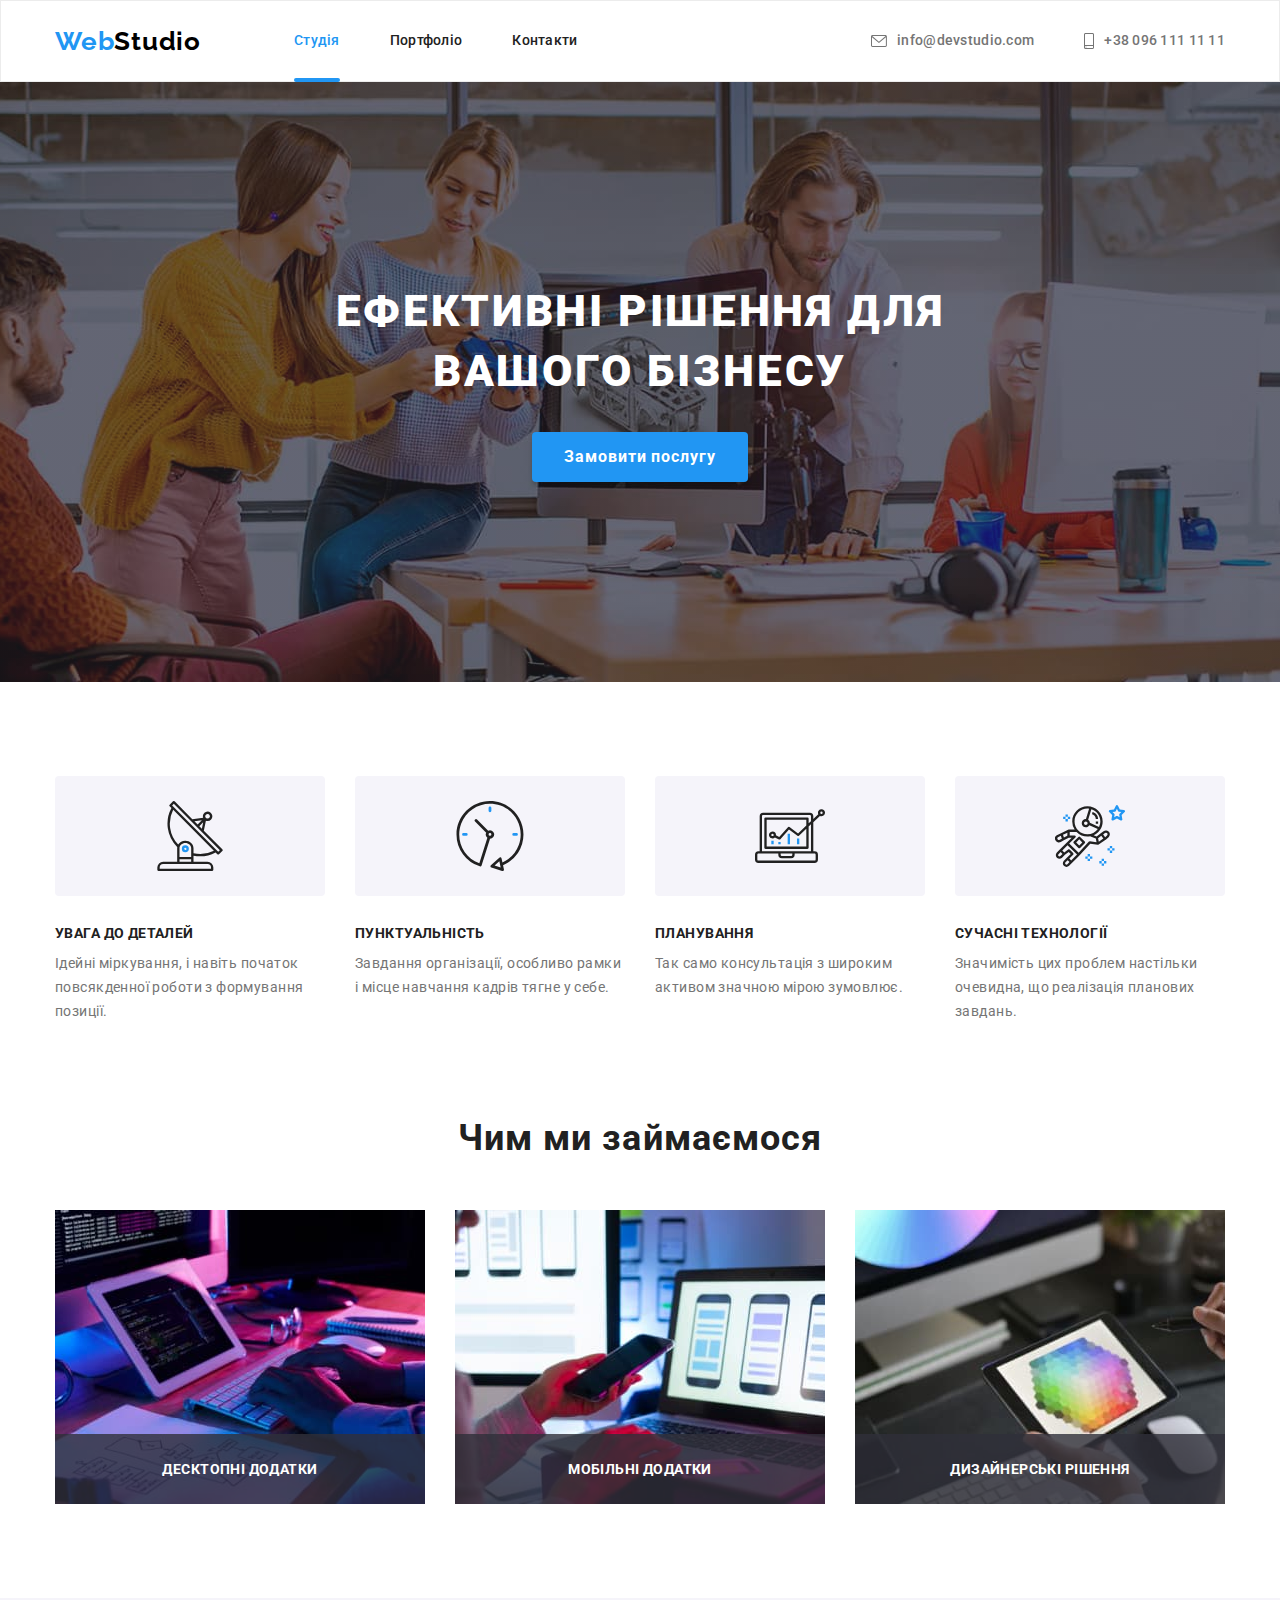
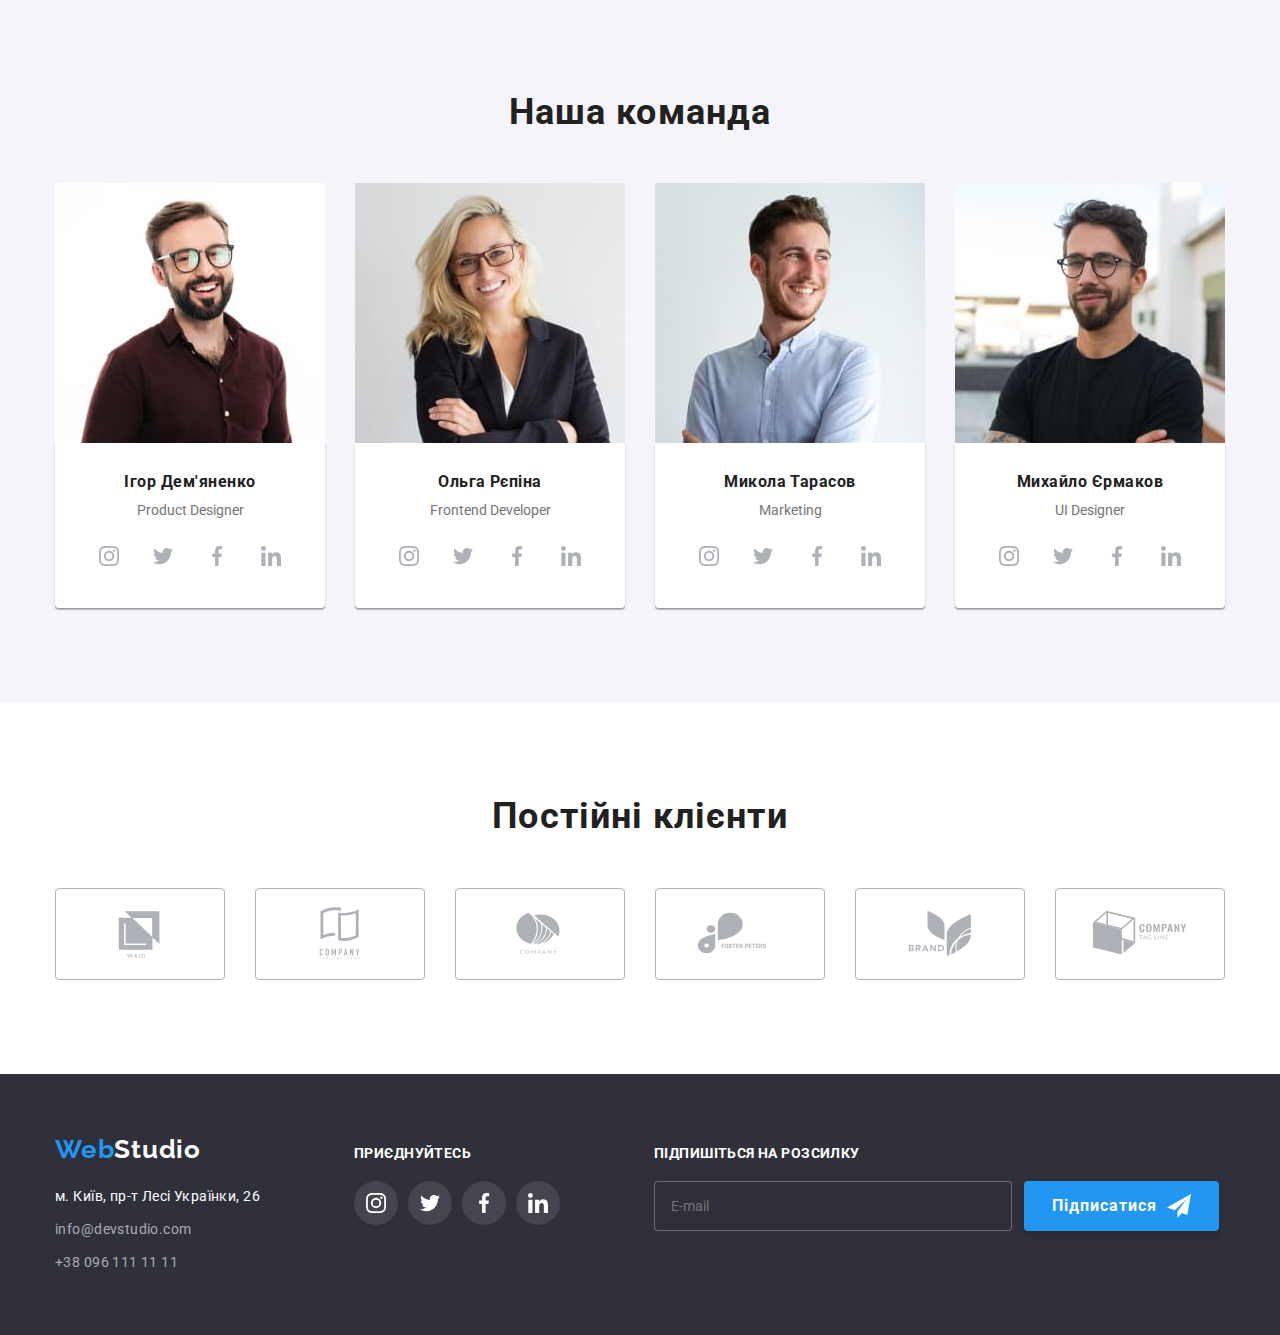
==== index.html @ bb47cf42 "add main files" ====
<!DOCTYPE html>
<html lang="uk">
  <head>
    <meta charset="UTF-8" />
    <meta http-equiv="X-UA-Compatible" content="IE=edge" />
    <meta name="viewport" content="width=device-width, initial-scale=1.0" />
    <title>Студія</title>
    <link rel="preconnect" href="https://fonts.googleapis.com" />
    <link rel="preconnect" href="https://fonts.gstatic.com" crossorigin />
    <link
      href="https://fonts.googleapis.com/css2?family=Raleway:wght@700&family=Roboto:wght@400;500;700;900&display=swap"
      rel="stylesheet"
    />
    <link
      rel="stylesheet"
      href="https://cdnjs.cloudflare.com/ajax/libs/modern-normalize/1.1.0/modern-normalize.min.css"
    />
    <link rel="stylesheet" href="./css/style.css" />
  </head>
  <body>
    <!--Шапка документа-->
    <header class="header">
      <!--Навігація-->
      <div class="container nav-flex">
        <nav class="nav">
          <a href="./index.html" class="logo link"
            >Web<span class="logo-dark">Studio</span></a
          >
          <ul class="nav-list list">
            <li class="nav-item">
              <a href="./index.html" class="nav-link link current">Студія</a>
            </li>
            <li class="nav-item">
              <a href="./portfolio.html" class="nav-link link">Портфоліо</a>
            </li>
            <li class="nav-item">
              <a href="#" class="nav-link link">Контакти</a>
            </li>
          </ul>
        </nav>
        <!--Контактна інформація-->
        <ul class="contact-list list">
          <li class="contact-item">
            <a href="mailto:info@devstudio.com" class="contact-link link">
              <svg class="contact-icon" width="16" height="12">
                <use href="./images/symbol-defs.svg#icon-mail"></use>
              </svg>
              info@devstudio.com</a
            >
          </li>
          <li class="contact-item">
            <a href="tel:+380961111111" class="contact-link link">
              <svg class="contact-icon" width="10" height="16">
                <use href="./images/symbol-defs.svg#icon-smartphone"></use>
              </svg>
              +38 096 111 11 11</a
            >
          </li>
        </ul>
      </div>
    </header>
    <!--Основний контент сторінки-->
    <main>
      <section class="hero section">
        <div class="container">
          <h1 class="hero-title">Ефективні рішення для вашого бізнесу</h1>
          <button type="button" class="btn" data-modal-open>
            Замовити послугу
          </button>
        </div>
      </section>
      <!--Особливості-->
      <section class="feature section">
        <div class="container">
          <h2 class="visually-hidden title">Особливості</h2>
          <ul class="feature-list list">
            <li class="feature-item">
              <div class="group-icons">
                <svg class="feature-icon" width="70" height="70">
                  <use href="./images/symbol-defs.svg#icon-antenna-1"></use>
                </svg>
              </div>
              <h3 class="feature-title">Увага до деталей</h3>
              <p class="feature-text">
                Ідейні міркування, і навіть початок повсякденної роботи з
                формування позиції.
              </p>
            </li>
            <li class="feature-item">
              <div class="group-icons">
                <svg class="feature-icon" width="70" height="70">
                  <use href="./images/symbol-defs.svg#icon-clock-1"></use>
                </svg>
              </div>
              <h3 class="feature-title">Пунктуальність</h3>
              <p class="feature-text">
                Завдання організації, особливо рамки і місце навчання кадрів
                тягне у себе.
              </p>
            </li>
            <li class="feature-item">
              <div class="group-icons">
                <svg class="feature-icon" width="70" height="70">
                  <use href="./images/symbol-defs.svg#icon-diagram-1"></use>
                </svg>
              </div>
              <h3 class="feature-title">Планування</h3>
              <p class="feature-text">
                Так само консультація з широким активом значною мірою зумовлює.
              </p>
            </li>
            <li class="feature-item">
              <div class="group-icons">
                <svg class="feature-icon" width="70" height="70">
                  <use href="./images/symbol-defs.svg#icon-astronaut-1"></use>
                </svg>
              </div>
              <h3 class="feature-title">Сучасні технології</h3>
              <p class="feature-text">
                Значимість цих проблем настільки очевидна, що реалізація
                планових завдань.
              </p>
            </li>
          </ul>
        </div>
      </section>
      <!--Чим ми займаємося-->
      <section class="about section">
        <div class="container">
          <h2 class="title">Чим ми займаємося</h2>
          <ul class="about-list list">
            <li class="about-item">
              <div class="about-thumb">
                <img
                  src="./images/img.jpg"
                  alt="розробка сайту та написання коду"
                  width="370"
                  class="about-img"
                />
                <div class="bg-thumb">
                  <p class="about-text">Десктопні додатки</p>
                </div>
              </div>
            </li>
            <li class="about-item">
              <div class="about-thumb">
                <img
                  src="./images/img2.jpg"
                  alt="розробка мобільних додатків"
                  width="370"
                  class="about-img"
                />
                <div class="bg-thumb">
                  <p class="about-text mobile">Мобільні додатки</p>
                </div>
              </div>
            </li>
            <li class="about-item">
              <div class="about-thumb">
                <img
                  src="./images/img3.jpg"
                  alt="вектор кольорова палітра"
                  width="370"
                  class="about-img"
                />
                <div class="bg-thumb">
                  <p class="about-text desing">Дизайнерські рішення</p>
                </div>
              </div>
            </li>
          </ul>
        </div>
      </section>
      <!--Наша команда-->
      <section class="team section">
        <div class="container">
          <h2 class="title">Наша команда</h2>
          <ul class="team-list list">
            <li class="team-item">
              <img
                src="./images/teamcard.jpg"
                alt="фотопортрет Ігоря"
                width="270"
                class="team-img"
              />
              <div class="team-box">
                <h3 class="team-title">Ігор Дем'яненко</h3>
                <p lang="en" class="team-text">Product Designer</p>
                <ul class="icon-list list">
                  <li class="icon-item">
                    <a href="" class="icon-link link">
                      <svg class="icon-svg" width="20" height="20">
                        <use
                          href="./images/symbol-defs.svg#icon-instagram"
                        ></use>
                      </svg>
                    </a>
                  </li>
                  <li class="icon-item">
                    <a href="" class="icon-link link">
                      <svg class="icon-svg" width="20" height="20">
                        <use href="./images/symbol-defs.svg#icon-twitter"></use>
                      </svg>
                    </a>
                  </li>
                  <li class="icon-item">
                    <a href="" class="icon-link link">
                      <svg class="icon-svg" width="20" height="20">
                        <use
                          href="./images/symbol-defs.svg#icon-facebook"
                        ></use>
                      </svg>
                    </a>
                  </li>
                  <li class="icon-item">
                    <a href="" class="icon-link link">
                      <svg class="icon-svg" width="20" height="20">
                        <use
                          href="./images/symbol-defs.svg#icon-linkedin"
                        ></use>
                      </svg>
                    </a>
                  </li>
                </ul>
              </div>
            </li>
            <li class="team-item">
              <img
                src="./images/teamcard2.jpg"
                alt="фотопортрет Ольги"
                width="270"
                class="team-img"
              />
              <div class="team-box">
                <h3 class="team-title">Ольга Рєпіна</h3>
                <p lang="en" class="team-text">Frontend Developer</p>
                <ul class="icon-list list">
                  <li class="icon-item">
                    <a href="" class="icon-link link">
                      <svg class="icon-svg" width="20" height="20">
                        <use
                          href="./images/symbol-defs.svg#icon-instagram"
                        ></use>
                      </svg>
                    </a>
                  </li>
                  <li class="icon-item">
                    <a href="" class="icon-link link">
                      <svg class="icon-svg" width="20" height="20">
                        <use href="./images/symbol-defs.svg#icon-twitter"></use>
                      </svg>
                    </a>
                  </li>
                  <li class="icon-item">
                    <a href="" class="icon-link link">
                      <svg class="icon-svg" width="20" height="20">
                        <use
                          href="./images/symbol-defs.svg#icon-facebook"
                        ></use>
                      </svg>
                    </a>
                  </li>
                  <li class="icon-item">
                    <a href="" class="icon-link link">
                      <svg class="icon-svg" width="20" height="20">
                        <use
                          href="./images/symbol-defs.svg#icon-linkedin"
                        ></use>
                      </svg>
                    </a>
                  </li>
                </ul>
              </div>
            </li>
            <li class="team-item">
              <img
                src="./images/teamcard3.jpg"
                alt="фотопортрет Миколи"
                width="270"
                class="team-img"
              />
              <div class="team-box">
                <h3 class="team-title">Микола Тарасов</h3>
                <p lang="en" class="team-text">Marketing</p>
                <ul class="icon-list list">
                  <li class="icon-item">
                    <a href="" class="icon-link link">
                      <svg class="icon-svg" width="20" height="20">
                        <use
                          href="./images/symbol-defs.svg#icon-instagram"
                        ></use>
                      </svg>
                    </a>
                  </li>
                  <li class="icon-item">
                    <a href="" class="icon-link link">
                      <svg class="icon-svg" width="20" height="20">
                        <use href="./images/symbol-defs.svg#icon-twitter"></use>
                      </svg>
                    </a>
                  </li>
                  <li class="icon-item">
                    <a href="" class="icon-link link">
                      <svg class="icon-svg" width="20" height="20">
                        <use
                          href="./images/symbol-defs.svg#icon-facebook"
                        ></use>
                      </svg>
                    </a>
                  </li>
                  <li class="icon-item">
                    <a href="" class="icon-link link">
                      <svg class="icon-svg" width="20" height="20">
                        <use
                          href="./images/symbol-defs.svg#icon-linkedin"
                        ></use>
                      </svg>
                    </a>
                  </li>
                </ul>
              </div>
            </li>
            <li class="team-item">
              <img
                src="./images/teamcard4.jpg"
                alt="фотопортрет Михайла "
                width="270"
                class="team-img"
              />
              <div class="team-box">
                <h3 class="team-title">Михайло Єрмаков</h3>
                <p lang="en" class="team-text">UI Designer</p>
                <ul class="icon-list list">
                  <li class="icon-item">
                    <a href="" class="icon-link link">
                      <svg class="icon-svg" width="20" height="20">
                        <use
                          href="./images/symbol-defs.svg#icon-instagram"
                        ></use>
                      </svg>
                    </a>
                  </li>
                  <li class="icon-item">
                    <a href="" class="icon-link link">
                      <svg class="icon-svg" width="20" height="20">
                        <use href="./images/symbol-defs.svg#icon-twitter"></use>
                      </svg>
                    </a>
                  </li>
                  <li class="icon-item">
                    <a href="" class="icon-link link">
                      <svg class="icon-svg" width="20" height="20">
                        <use
                          href="./images/symbol-defs.svg#icon-facebook"
                        ></use>
                      </svg>
                    </a>
                  </li>
                  <li class="icon-item">
                    <a href="" class="icon-link link">
                      <svg class="icon-svg" width="20" height="20">
                        <use
                          href="./images/symbol-defs.svg#icon-linkedin"
                        ></use>
                      </svg>
                    </a>
                  </li>
                </ul>
              </div>
            </li>
          </ul>
        </div>
      </section>
      <!-- Постійні клієнти -->
      <section class="customers section">
        <div class="container">
          <h2 class="title">Постійні клієнти</h2>
          <ul class="customers-list list">
            <li class="customers-item">
              <a class="customers-link" href="">
                <svg class="customers-icon" width="106" height="60">
                  <use href="./images/symbol-defs.svg#icon-yaco"></use>
                </svg>
              </a>
            </li>
            <li class="customers-item">
              <a class="customers-link" href="">
                <svg class="customers-icon" width="106" height="60">
                  <use
                    href="./images/symbol-defs.svg#icon-company-tagline"
                  ></use>
                </svg>
              </a>
            </li>
            <li class="customers-item">
              <a class="customers-link" href="">
                <svg class="customers-icon" width="106" height="60">
                  <use href="./images/symbol-defs.svg#icon-company"></use>
                </svg>
              </a>
            </li>
            <li class="customers-item">
              <a class="customers-link" href="">
                <svg class="customers-icon" width="106" height="60">
                  <use href="./images/symbol-defs.svg#icon-foster-peters"></use>
                </svg>
              </a>
            </li>
            <li class="customers-item">
              <a class="customers-link" href="">
                <svg class="customers-icon" width="106" height="60">
                  <use href="./images/symbol-defs.svg#icon-brand"></use>
                </svg>
              </a>
            </li>
            <li class="customers-item">
              <a class="customers-link" href="">
                <svg class="customers-icon" width="106" height="60">
                  <use href="./images/symbol-defs.svg#icon-tag-line"></use>
                </svg>
              </a>
            </li>
          </ul>
        </div>
      </section>
    </main>
    <!--Підвал сторінки-->
    <footer class="footer">
      <div class="container footer-container">
        <div class="address-container">
          <a href="./index.html" class="logo link"
            >Web<span class="logo-light">Studio</span></a
          >
          <address class="address">
            <ul class="address-list list">
              <li class="address-item">
                <a
                  href="https://goo.gl/maps/JyWRD4vzPV1qkV4U6"
                  target="_blank"
                  rel="noreferrer noopener"
                  class="address-link link"
                  >м. Київ, пр-т Лесі Українки, 26</a
                >
              </li>
              <li class="address-item">
                <a href="mailto:info@devstudio.com" class="address-contact link"
                  >info@devstudio.com</a
                >
              </li>
              <li class="address-item">
                <a href="tel:+380961111111" class="address-contact link"
                  >+38 096 111 11 11</a
                >
              </li>
            </ul>
          </address>
        </div>
        <div class="join-container">
          <h2 class="join-title">Приєднуйтесь</h2>
          <ul class="join-list list">
            <li class="join-item">
              <a href="" class="join-link link">
                <svg class="join-svg" width="20" height="20">
                  <use href="./images/symbol-defs.svg#icon-instagram"></use>
                </svg>
              </a>
            </li>
            <li class="join-item">
              <a href="" class="join-link link">
                <svg class="join-svg" width="20" height="20">
                  <use href="./images/symbol-defs.svg#icon-twitter"></use>
                </svg>
              </a>
            </li>
            <li class="join-item">
              <a href="" class="join-link link">
                <svg class="join-svg" width="20" height="20">
                  <use href="./images/symbol-defs.svg#icon-facebook"></use>
                </svg>
              </a>
            </li>
            <li class="join-item">
              <a href="" class="join-link link">
                <svg class="join-svg" width="20" height="20">
                  <use href="./images/symbol-defs.svg#icon-linkedin"></use>
                </svg>
              </a>
            </li>
          </ul>
        </div>
        <div class="form-container">
          <form class="footer-form">
            <p class="form-text">Підпишіться на розсилку</p>
            <div class="input-box">
              <input
                class="input-form"
                type="email"
                name="email"
                placeholder="E-mail"
              />
              <button class="form-btn" type="submit">Підписатися</button>
            </div>
          </form>
        </div>
      </div>
    </footer>
    <!-- Модальне вікно -->
    <div class="backdrop is-hidden" data-modal>
      <div class="modal">
        <form class="modal-form">
          <p class="text-form">Залиште свої дані, ми вам передзвонимо</p>
          <label class="modal-label-form">Ім'я</label>
          <div class="form-box">
            <input class="modal-input-form" name="user-name" type="text" />
            <svg class="modal-form-svg" width="18" height="18">
              <use href="./images/symbol-defs.svg#icon-person-black"></use>
            </svg>
          </div>
          <label class="modal-label-form">Телефон</label>
          <div class="form-box">
            <input class="modal-input-form" name="tel" type="tel" />
            <svg class="modal-form-svg" width="18" height="18">
              <use href="./images/symbol-defs.svg#icon-phone-black"></use>
            </svg>
          </div>
          <label class="modal-label-form">Пошта</label>
          <div class="form-box">
            <input class="modal-input-form" name="mail" type="email" />
            <svg class="modal-form-svg" width="18" height="18">
              <use href="./images/symbol-defs.svg#icon-email-black"></use>
            </svg>
          </div>
          <div class="textarea-box">
            <label class="modal-label-form" for="comment">Коментар</label>
            <textarea
              class="textarea-form"
              name="comment"
              id="comment"
              placeholder="Введіть текст"
            ></textarea>
          </div>

          <label class="form-accep">
            <input class="input-checkbox" type="checkbox" name="accep" />
            <span class="form-vector"></span>
            Погоджуюся з розсилкою та приймаю
            <a class="form-link" href="#">Умови договору</a>
          </label>
          <button class="form-button" type="submit">Відправити</button>
        </form>
        <button class="close" data-modal-close>
          <svg class="close-svg" width="18" height="18">
            <use href="./images/symbol-defs.svg#icon-close"></use>
          </svg>
        </button>
      </div>
    </div>
    <!-- Скрипт -->
    <script src="./js/modal.js"></script>
  </body>
</html>
---- css/style.css ----
:root {
  --main-light-color: #ffffff;
  --main-font-color: #757575;
  --secondory-font-color: #212121;
  --accent-color: #2196f3;
  --secondary-accent-color: #188ce8;
  --logo-color: #000000;
  --boder-bg-color: #2f303a;
  --section-team-bg-color: #f5f4fa;
  --address-text-color: rgba(255, 255, 255, 0.6);
  --border-color: #eeeeee;
  --border-header-color: #ececec;
  --shadow-btn-color: rgba(0, 0, 0, 0.15);
  --icon-color: #afb1b8;
  --time-function: cubic-bezier(0.4, 0, 0.2, 1);
}

/* Загальні стилі */
body {
  margin: 0;
  font-family: "Roboto", sans-serif;
  font-size: 14px;

  color: var(--main-font-color);
  background-color: var(--main-light-color);
}
.list {
  list-style: none;
}
.link {
  text-decoration: none;
}
h1,
h2,
h3,
h4,
h5,
h6,
p,
ul {
  margin: 0;
  padding: 0;
}
img {
  display: block;
  max-width: 100%;
  height: auto;
}

.container {
  width: 1200px;
  margin-left: auto;
  margin-right: auto;
  padding-left: 15px;
  padding-right: 15px;
}

.section {
  width: 100%;
  padding-top: 94px;
  padding-bottom: 94px;
}
/* Стилі для шапки сторінок*/
.header {
  border: 1px solid var(--border-header-color);
}

.nav-flex,
.nav,
.contact-list {
  display: flex;
  align-items: center;
}
.logo,
.logo-dark {
  font-family: "Raleway";
  font-style: normal;

  color: var(--accent-color);
  font-weight: 700;
  font-size: 26px;
  line-height: 1.19;
  letter-spacing: 0.03em;
}
.logo-dark {
  color: var(--logo-color);
}

.nav-list {
  display: flex;
  gap: 50px;
  margin-left: 93px;
}

.nav-link {
  position: relative;
  display: block;
  padding-top: 32px;
  padding-bottom: 32px;

  color: var(--secondory-font-color);
  font-weight: 500;
  line-height: 1.14;
  letter-spacing: 0.02em;
  transition: color 250ms var(--time-function);
}
.nav-link.current {
  color: var(--accent-color);
}
.current::after {
  position: absolute;
  left: 0;
  bottom: -1px;
  content: "";
  display: block;
  width: 100%;
  height: 4px;
  border-radius: 2px;

  background: var(--accent-color);
}
.nav-link:hover,
.nav-link:focus {
  color: var(--accent-color);
}

.contact-list {
  display: flex;
  margin-left: auto;
  gap: 50px;
}

.contact-link {
  display: flex;
  justify-content: center;
  align-items: center;
  padding-top: 32px;
  padding-bottom: 32px;
  gap: 10px;

  color: var(--main-font-color);
  font-weight: 500;
  line-height: 1.14;
  letter-spacing: 0.02em;
  transition: color 250ms var(--time-function);
}
.contact-link:hover,
.contact-link:focus {
  color: var(--accent-color);
}

.contact-icon {
  fill: currentColor;
}

/* Стилі для hero секції */
.hero {
  max-width: 1600px;
  height: 600px;
  margin-right: auto;
  margin-left: auto;
  padding-top: 200px;
  padding-bottom: 200px;

  background-color: var(--boder-bg-color);
  background-image: linear-gradient(
      to right,
      rgba(47, 48, 58, 0.4),
      rgba(47, 48, 58, 0.4)
    ),
    url(../images/team-work.jpg);
  background-repeat: no-repeat;
  background-position: center;
  background-size: cover;
  text-align: center;
}

.hero-title {
  width: 696px;
  margin-right: auto;
  margin-bottom: 30px;
  margin-left: auto;

  color: var(--main-light-color);
  font-weight: 900;
  font-size: 44px;
  line-height: 1.36;
  letter-spacing: 0.06em;
  text-transform: uppercase;
}

.btn {
  display: inline-block;
  padding: 10px 32px;
  min-width: 216px;
  box-shadow: 0px 4px 4px var(--shadow-btn-color);
  border-radius: 4px;
  border: none;
  cursor: pointer;

  color: var(--main-light-color);
  background: var(--accent-color);
  font-weight: 700;
  font-size: 16px;
  line-height: 1.87;
  letter-spacing: 0.06em;
  transition: background-color 250ms var(--time-function);
}
.btn:hover,
.btn:focus {
  background-color: var(--secondary-accent-color);
}

/* Стилізація Особливостей */
.visually-hidden {
  position: absolute;
  white-space: nowrap;
  width: 1px;
  height: 1px;
  overflow: hidden;
  border: 0;
  padding: 0;
  clip: rect(0 0 0 0);
  clip-path: inset(50%);
  margin: -1px;
}

.feature-list {
  display: flex;
  flex-direction: row;
  gap: 30px;
}

.feature-item {
  width: 270px;
}

.group-icons {
  display: flex;
  width: 270px;
  height: 120px;
  margin-bottom: 30px;
  justify-content: center;
  align-items: center;
  border-radius: 4px;

  background-color: var(--section-team-bg-color);
}

.feature-title {
  margin-bottom: 10px;

  color: var(--secondory-font-color);
  font-size: 14px;
  line-height: 1.14;
  letter-spacing: 0.03em;
  text-transform: uppercase;
}

.feature-text {
  width: 270px;

  line-height: 1.71;
  letter-spacing: 0.03em;
}
/* Стилізація секції "чим ми займаємось" */
.title {
  margin-bottom: 50px;

  color: var(--secondory-font-color);
  font-size: 36px;
  line-height: 1.16;
  letter-spacing: 0.03em;
  text-align: center;
}
.about.section {
  padding-top: 0;
}
.about-list {
  display: flex;
  flex-direction: row;
  gap: 30px;
}

.about-thumb {
  position: relative;
}
.bg-thumb {
  position: absolute;
  bottom: 0;
  display: flex;
  justify-content: center;
  align-items: center;
}
.bg-thumb::before {
  content: "";
  width: 370px;
  height: 70px;

  background-color: rgba(47, 48, 58, 0.8);
}
.about-text {
  position: absolute;

  color: var(--main-light-color);
  font-weight: 700;
  font-size: 14px;
  line-height: calc(16 / 14);
  letter-spacing: 0.03em;
  text-transform: uppercase;
}

/* Стилізація секції "Наша команда" */
.team {
  background-color: var(--section-team-bg-color);
}
.team-list {
  display: flex;
  flex-direction: row;
  gap: 30px;
}
.team-box {
  width: 270px;
  padding-top: 30px;
  padding-bottom: 30px;
  box-shadow: 0px 1px 3px rgba(0, 0, 0, 0.12), 0px 1px 1px rgba(0, 0, 0, 0.14),
    0px 2px 1px rgba(0, 0, 0, 0.2);
  border-radius: 0px 0px 4px 4px;

  background-color: var(--main-light-color);
  text-align: center;
}
.team-title {
  margin-bottom: 10px;

  color: var(--secondory-font-color);
  font-size: 16px;
  line-height: 1.18;
  letter-spacing: 0.03em;
}
.team-text {
  margin-bottom: 16px;
}

.icon-list {
  display: flex;
  justify-content: center;
  align-items: center;
  gap: 10px;
}
.icon-link {
  display: flex;
  justify-content: center;
  align-items: center;
  width: 44px;
  height: 44px;
  border-radius: 50%;

  color: var(--icon-color);
  background-color: var(--main-light-color);
  transition: background-color 250ms var(--time-function),
    color 250ms var(--time-function);
}
.icon-link:hover,
.icon-link:focus {
  color: var(--main-light-color);
  background-color: var(--accent-color);
}
.icon-svg {
  fill: currentColor;
}
/* Постійні клієнти */
.customers-list {
  display: flex;
  flex-direction: row;
  justify-content: center;
  gap: 30px;
}

.customers-link {
  display: flex;
  width: 170px;
  height: 92px;
  justify-content: center;
  align-items: center;
  border: 1px solid #afb1b8;
  border-radius: 4px;

  color: var(--icon-color);
  border-color: var(--icon-color);
  transition: background-color 250ms var(--time-function),
    color 250ms var(--time-function);
}

.customers-link:hover,
.customers-link:focus {
  color: var(--accent-color);
  border-color: var(--accent-color);
}
.customers-icon {
  fill: currentColor;
}
/* Стилізація для сторінки портфоліо  */
/* Основний контент\фільтр секція */

.filter-list {
  display: flex;
  flex-direction: row;
  justify-content: center;
  gap: 8px;
  margin-bottom: 50px;
}
.filter-button {
  padding: 6px 22px;
  border-radius: 4px;
  border: none;
  cursor: pointer;

  color: var(--secondory-font-color);
  background: var(--section-team-bg-color);
  font-family: inherit;
  font-weight: 500;
  font-size: 16px;
  line-height: 1.62;
  letter-spacing: 0.03em;
  text-align: center;
  transition: background-color 250ms var(--time-function),
    color 250ms var(--time-function), box-shadow 250ms var(--time-function);
}
.filter-button:hover,
.filter-button:focus {
  box-shadow: 0px 3px 1px rgba(0, 0, 0, 0.1), 0px 1px 2px rgba(0, 0, 0, 0.08),
    0px 2px 2px rgba(0, 0, 0, 0.12);

  color: var(--main-light-color);
  background-color: var(--accent-color);
}

/* СТИЛІЗАЦІЯ ФІЛЬТРІВ */
.card-list {
  display: flex;
  flex-wrap: wrap;
  margin-bottom: -30px;
  margin-right: -30px;
}
.card-item {
  width: calc(100% / 3 - 30px);
  margin-right: 30px;
  margin-bottom: 30px;
}

.card-thumb {
  position: relative;
  overflow: hidden;
}

.card-overlay {
  position: absolute;
  top: 0;
  left: 0;
  width: 100%;
  height: 294px;

  background-color: rgba(33, 150, 243, 0.9);

  transform: translateY(100%);
  transition: transform 250ms var(--time-function);
}

.card-link:hover .card-overlay,
.card-link:focus .card-overlay {
  transform: translateY(0);
}

.bg-text {
  position: absolute;
  top: 50%;
  left: 50%;
  transform: translate(-50%, -50%);
  width: 322px;
  height: 168px;

  color: var(--main-light-color);
  font-size: 18px;
  line-height: calc(28 / 18);
  letter-spacing: 0.03em;
}

.card-link {
  display: inline-block;
  transition: box-shadow 250ms var(--time-function);
}
.card-link:hover,
.card-link:focus {
  box-shadow: 0px 1px 1px rgba(0, 0, 0, 0.12), 0px 4px 4px rgba(0, 0, 0, 0.06),
    1px 4px 6px rgba(0, 0, 0, 0.16);
}

.card-box {
  padding: 20px 24px;
  border: 1px solid var(--border-color);

  background-color: var(--main-light-color);
}
.card-title {
  margin-bottom: 4px;

  color: var(--secondory-font-color);
  font-weight: 700;
  font-size: 18px;
  line-height: 2;
  letter-spacing: 0.06em;
}
.card-text {
  color: var(--main-font-color);
  font-size: 16px;
  line-height: 1.87;
  letter-spacing: 0.03em;
}

/* Стилізація підвалу сторінок */
.footer {
  padding-top: 60px;
  padding-bottom: 60px;

  background-color: var(--boder-bg-color);
}

.footer .logo {
  display: inline-block;
  margin-bottom: 20px;
}
.logo-light {
  color: var(--main-light-color);
}
.address {
  font-style: normal;
}

.address-item:not(:last-child) {
  margin-bottom: 9px;
}

.address-link {
  color: var(--main-light-color);
  letter-spacing: 0.03em;
  margin-bottom: 9px;
  line-height: 1.71;

  transition: color 250ms var(--time-function);
}
.address-link:hover,
.address-link:focus {
  color: var(--accent-color);
}

.address-contact {
  color: var(--address-text-color);
  letter-spacing: 0.03em;
  line-height: 1.71;
  transition: color 250ms var(--time-function);
}
.address-contact:hover,
.address-contact:focus {
  color: var(--accent-color);
}

.footer-container {
  display: flex;
  align-items: baseline;
  gap: 94px;
}

.join-title {
  margin-bottom: 20px;
  color: var(--main-light-color);

  font-weight: 700;
  font-size: 14px;
  line-height: calc(16 / 14);
  letter-spacing: 0.03em;
  text-transform: uppercase;
}

.join-list {
  display: flex;
  justify-content: center;
  align-items: center;
  gap: 10px;
}
.join-link {
  display: flex;
  width: 44px;
  height: 44px;
  justify-content: center;
  align-items: center;
  border-radius: 50%;

  color: var(--main-light-color);
  background-color: rgba(255, 255, 255, 0.1);
  transition: background-color 250ms var(--time-function);
}

.join-link:hover,
.join-link:focus {
  background-color: var(--accent-color);
}
.join-svg {
  fill: currentColor;
}
/* FORM STYLE FOOTER*/

.form-text {
  margin-bottom: 20px;

  color: var(--main-light-color);
  font-weight: 700;
  font-size: 14px;
  line-height: calc(16 / 14);
  letter-spacing: 0.03em;
  text-transform: uppercase;
}
.input-box {
  display: flex;
}
.input-form {
  display: block;
  width: 358px;
  padding-top: 15px;
  padding-bottom: 15px;
  padding-left: 16px;
  margin-right: 12px;
  border: 1px solid rgba(255, 255, 255, 0.3);
  border-radius: 4px;
  outline: none;

  background-color: var(--boder-bg-color);
}

.form-btn {
  position: relative;
  padding: 10px 62px 10px 28px;
  box-shadow: 0px 4px 4px rgba(0, 0, 0, 0.15);
  border-radius: 4px;
  border: none;
  cursor: pointer;

  background: var(--accent-color);
  fill: var(--main-light-color);
  color: var(--main-light-color);
  font-weight: 700;
  font-size: 16px;
  line-height: calc(30 / 16);
  letter-spacing: 0.06em;
}
.form-btn::after {
  position: absolute;
  display: inline-block;
  content: "";
  width: 24px;
  height: 24px;
  margin-left: 10px;
  right: 28px;
  top: 50%;
  transform: translateY(-50%);

  background-image: url(../images/icon-send.svg);
}
/* Modal window */
.backdrop {
  position: fixed;
  top: 0;
  left: 0;

  width: 100%;
  height: 100%;

  background-color: rgba(0, 0, 0, 0.2);

  opacity: 1;
  transition: opacity 250ms var(--time-function);
}

.backdrop.is-hidden {
  visibility: hidden;
  opacity: 0;
  pointer-events: none;
}

.backdrop.is-hidden .modal {
  transform: translate(-50%, -50%) scale(1.5);
}

.modal {
  position: absolute;
  top: 50%;
  left: 50%;
  padding: 40px;
  width: 528px;
  height: 581px;
  border-radius: 4px;

  background: #ffffff;
  box-shadow: 0px 1px 3px rgba(0, 0, 0, 0.12), 0px 1px 1px rgba(0, 0, 0, 0.14),
    0px 2px 1px rgba(0, 0, 0, 0.2);

  transform: translate(-50%, -50%) scale(1);
  transition: transform 250ms var(--time-function);
}

.close {
  position: absolute;
  top: 8px;
  right: 8px;
  width: 30px;
  height: 30px;

  fill: var(--logo-color);
  background: var(--main-light-color);
  border: 1px solid rgba(0, 0, 0, 0.1);
  border-radius: 50%;
  cursor: pointer;
}
.close-svg {
  position: absolute;
  top: 50%;
  transform: translate(-50%, -50%);
  transition: fill 250ms var(--time-function);
}
.close:hover,
.close:focus {
  fill: var(--accent-color);
}

/* MODAL FORM STYLE */
/* CONTACT INFO */
.text-form {
  margin-bottom: 12px;

  color: var(--secondory-font-color);
  font-weight: 700;
  font-size: 20px;
  line-height: calc(23 / 20);
  text-align: center;
  letter-spacing: 0.03em;
}

.form-box {
  position: relative;
  margin-bottom: 10px;
}

.modal-label-form {
  display: inline-block;
  margin-bottom: 4px;

  font-weight: 400;
  font-size: 12px;
  line-height: calc(14 / 12);
  letter-spacing: 0.01em;
}
.modal-input-form {
  width: 448px;
  height: 40px;
  padding: 12px 12px 12px 42px;
  border: 1px solid rgba(33, 33, 33, 0.2);
  border-radius: 4px;

  transition: border-color 250ms var(--time-function) fill 250ms
    var(--time-function);
}
.modal-input-form:focus {
  border-color: var(--accent-color);
  outline: none;
}

.modal-form-svg {
  position: absolute;
  top: 50%;
  left: 12px;
  transform: translateY(-50%);
}
.modal-input-form:focus + .modal-form-svg {
  fill: var(--accent-color);
}
/* TEXTAREA */
.textarea-box {
  margin-bottom: 20px;
}
.textarea-form {
  width: 448px;
  height: 120px;
  padding: 12px 16px;
  border: 1px solid rgba(33, 33, 33, 0.2);
  border-radius: 4px;

  transition: border-color 250ms var(--time-function);
  resize: none;
}

.textarea-form:focus {
  border-color: var(--accent-color);
  outline: none;
}
.textarea-form::placeholder {
  color: rgba(117, 117, 117, 0.5);
  font-weight: 400;
  font-size: 12px;
  line-height: calc(14 / 12);
  letter-spacing: 0.01em;
}
/* CHECKBOX */

.input-checkbox {
  appearance: none;
}

.form-accep {
  display: flex;
  align-items: center;
  gap: 7px;
  margin-bottom: 30px;
}
.form-vector {
  display: inline-block;
  width: 16px;
  height: 15px;
  border: 2px solid var(--secondory-font-color);
  border-radius: 2px;
}

.input-checkbox:checked + .form-vector {
  border-color: var(--accent-color);
  background-color: var(--accent-color);
  background-image: url(../images/icon-check.svg);
  background-size: contain;
  background-position: center;
  background-origin: border-box;
}

.form-accep {
  font-weight: 400;
  font-size: 14px;
  line-height: calc(24 / 14);
  letter-spacing: 0.03em;
}
.form-link {
  color: var(--accent-color);
  font-weight: 400;
  font-size: 14px;
  line-height: 24px;
  letter-spacing: 0.03em;
  text-decoration: underline;
}
/* BUTTON */
.form-button {
  display: flex;
  margin-right: auto;
  margin-left: auto;
  padding: 10px 52px;
  box-shadow: 0px 4px 4px rgba(0, 0, 0, 0.15);
  border-radius: 4px;
  border: none;
  cursor: pointer;

  background-color: var(--accent-color);
  color: var(--main-light-color);
  font-weight: 700;
  font-size: 16px;
  line-height: calc(30 / 16);
  text-align: center;
  letter-spacing: 0.06em;

  transition: background-color 250ms var(--time-function);
}
.form-button:hover,
.form-button:focus {
  background-color: var(--secondary-accent-color);
}
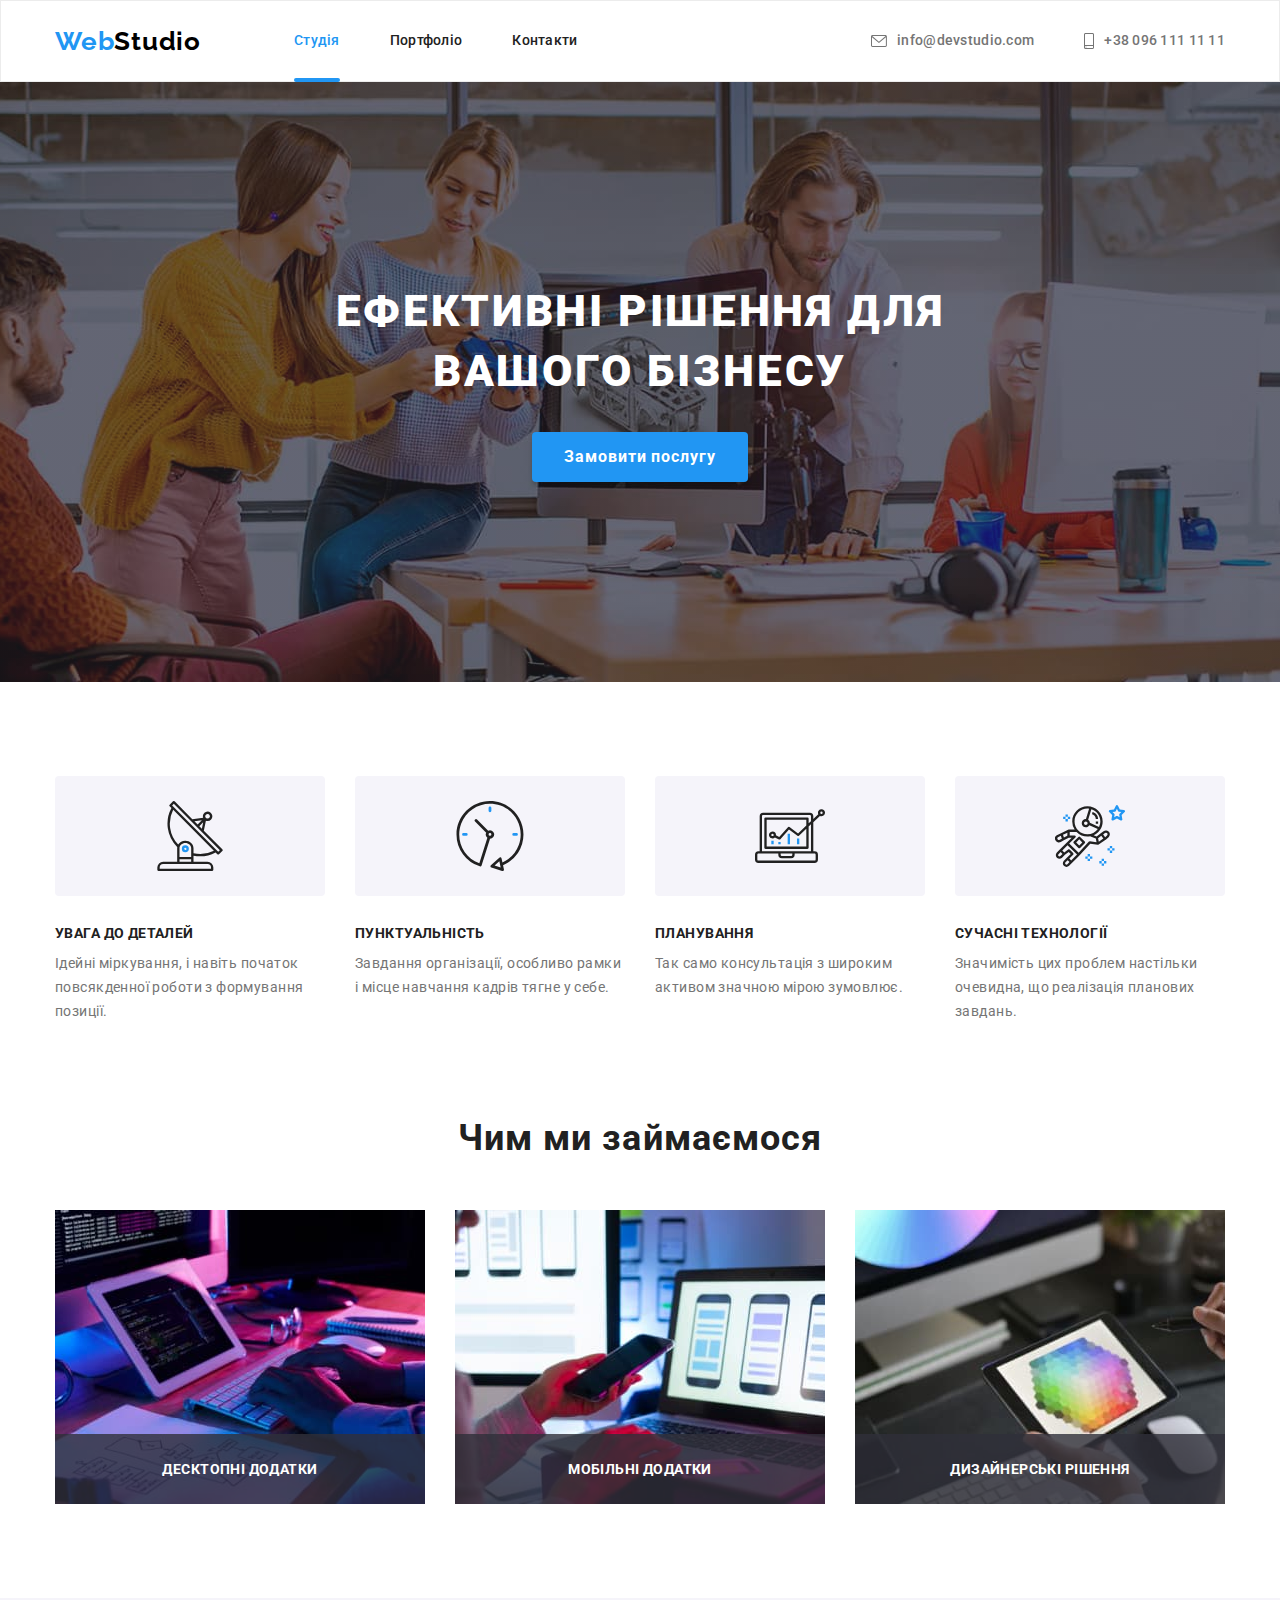
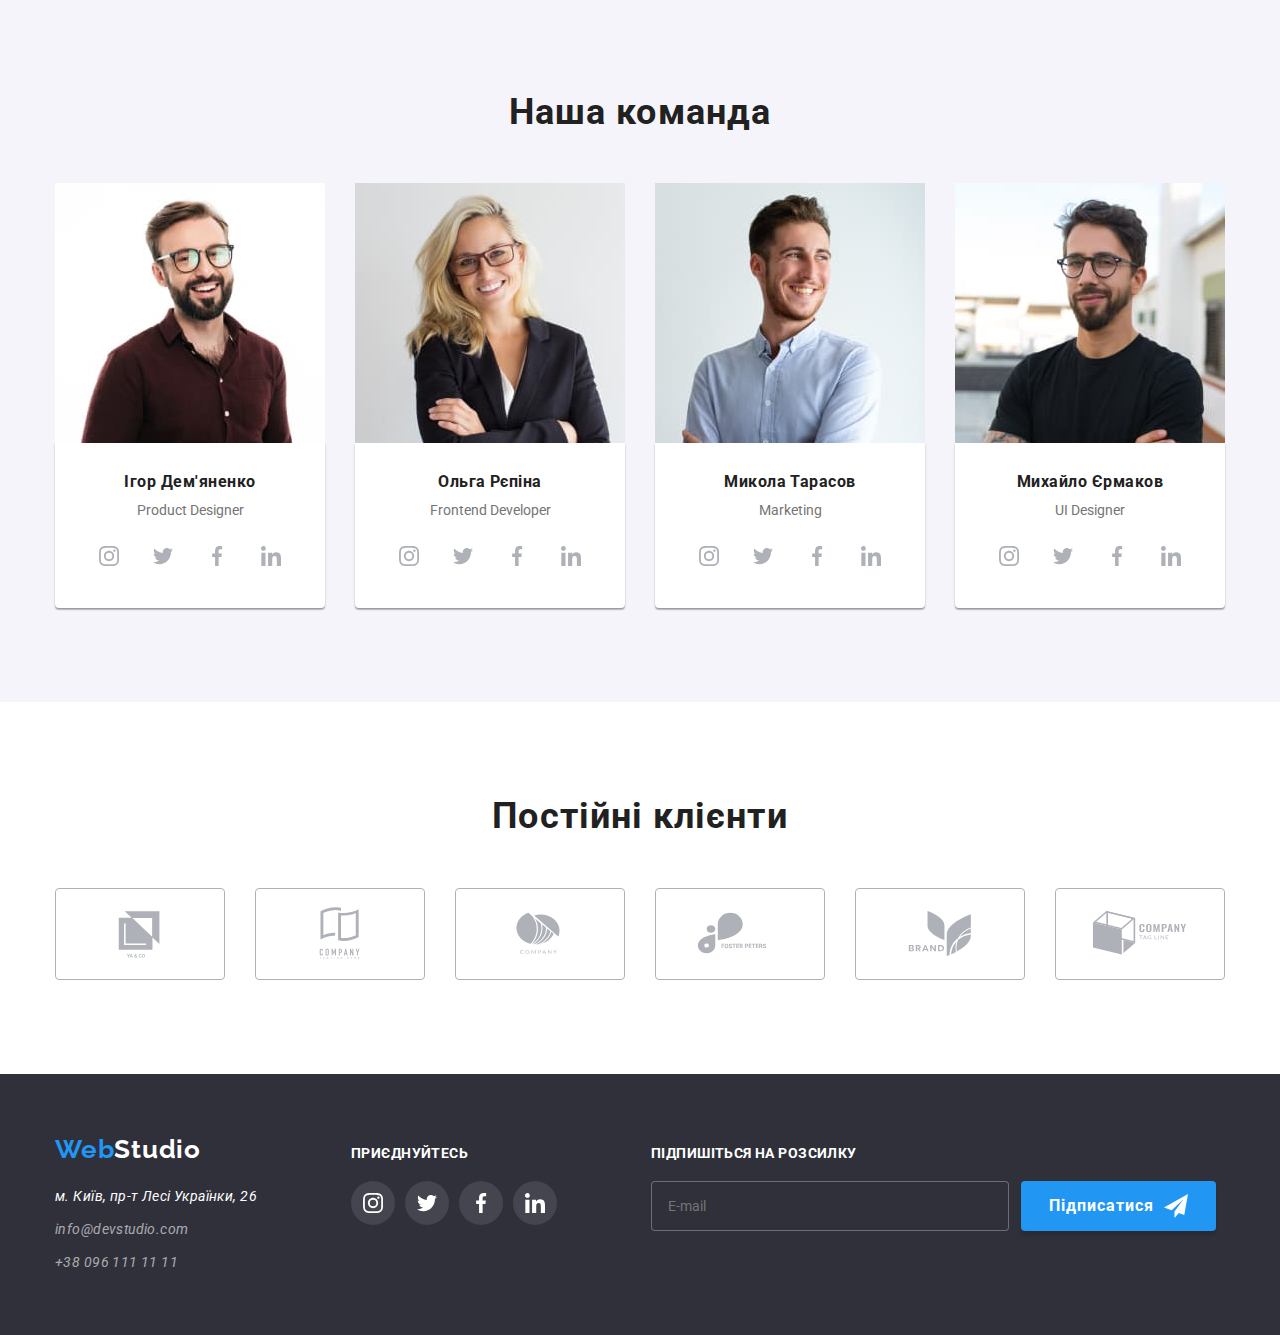
==== commit c1cae1f2: "styles from BEM" ====
--- a/index.html
+++ b/index.html
@@ -20,37 +20,38 @@
   <body>
     <!--Шапка документа-->
     <header class="header">
-      <!--Навігація-->
-      <div class="container nav-flex">
+      <div class="container nav__flex">
         <nav class="nav">
           <a href="./index.html" class="logo link"
-            >Web<span class="logo-dark">Studio</span></a
+            >Web<span class="logo--dark">Studio</span></a
           >
-          <ul class="nav-list list">
-            <li class="nav-item">
-              <a href="./index.html" class="nav-link link current">Студія</a>
-            </li>
-            <li class="nav-item">
-              <a href="./portfolio.html" class="nav-link link">Портфоліо</a>
-            </li>
-            <li class="nav-item">
-              <a href="#" class="nav-link link">Контакти</a>
+          <ul class="nav__list list">
+            <li class="nav__item">
+              <a href="./index.html" class="nav__link nav__link--current link"
+                >Студія</a
+              >
+            </li>
+            <li class="nav__item">
+              <a href="./portfolio.html" class="nav__link link">Портфоліо</a>
+            </li>
+            <li class="nav__item">
+              <a href="#" class="nav__link link">Контакти</a>
             </li>
           </ul>
         </nav>
         <!--Контактна інформація-->
-        <ul class="contact-list list">
-          <li class="contact-item">
-            <a href="mailto:info@devstudio.com" class="contact-link link">
-              <svg class="contact-icon" width="16" height="12">
+        <ul class="contact__list list">
+          <li class="contact__item">
+            <a href="mailto:info@devstudio.com" class="contact__link link">
+              <svg class="contact__icon" width="16" height="12">
                 <use href="./images/symbol-defs.svg#icon-mail"></use>
               </svg>
               info@devstudio.com</a
             >
           </li>
-          <li class="contact-item">
-            <a href="tel:+380961111111" class="contact-link link">
-              <svg class="contact-icon" width="10" height="16">
+          <li class="contact__item">
+            <a href="tel:+380961111111" class="contact__link link">
+              <svg class="contact__icon" width="10" height="16">
                 <use href="./images/symbol-defs.svg#icon-smartphone"></use>
               </svg>
               +38 096 111 11 11</a
@@ -63,8 +64,8 @@
     <main>
       <section class="hero section">
         <div class="container">
-          <h1 class="hero-title">Ефективні рішення для вашого бізнесу</h1>
-          <button type="button" class="btn" data-modal-open>
+          <h1 class="hero__title">Ефективні рішення для вашого бізнесу</h1>
+          <button type="button" class="hero__btn" data-modal-open>
             Замовити послугу
           </button>
         </div>
@@ -73,50 +74,50 @@
       <section class="feature section">
         <div class="container">
           <h2 class="visually-hidden title">Особливості</h2>
-          <ul class="feature-list list">
-            <li class="feature-item">
-              <div class="group-icons">
-                <svg class="feature-icon" width="70" height="70">
+          <ul class="feature__list list">
+            <li class="feature__item">
+              <div class="feature__icons">
+                <svg width="70" height="70">
                   <use href="./images/symbol-defs.svg#icon-antenna-1"></use>
                 </svg>
               </div>
-              <h3 class="feature-title">Увага до деталей</h3>
-              <p class="feature-text">
+              <h3 class="feature__title">Увага до деталей</h3>
+              <p class="feature__text">
                 Ідейні міркування, і навіть початок повсякденної роботи з
                 формування позиції.
               </p>
             </li>
-            <li class="feature-item">
-              <div class="group-icons">
-                <svg class="feature-icon" width="70" height="70">
+            <li class="feature__item">
+              <div class="feature__icons">
+                <svg width="70" height="70">
                   <use href="./images/symbol-defs.svg#icon-clock-1"></use>
                 </svg>
               </div>
-              <h3 class="feature-title">Пунктуальність</h3>
-              <p class="feature-text">
+              <h3 class="feature__title">Пунктуальність</h3>
+              <p class="feature__text">
                 Завдання організації, особливо рамки і місце навчання кадрів
                 тягне у себе.
               </p>
             </li>
-            <li class="feature-item">
-              <div class="group-icons">
-                <svg class="feature-icon" width="70" height="70">
+            <li class="feature__item">
+              <div class="feature__icons">
+                <svg width="70" height="70">
                   <use href="./images/symbol-defs.svg#icon-diagram-1"></use>
                 </svg>
               </div>
-              <h3 class="feature-title">Планування</h3>
-              <p class="feature-text">
+              <h3 class="feature__title">Планування</h3>
+              <p class="feature__text">
                 Так само консультація з широким активом значною мірою зумовлює.
               </p>
             </li>
-            <li class="feature-item">
-              <div class="group-icons">
-                <svg class="feature-icon" width="70" height="70">
+            <li class="feature__item">
+              <div class="feature__icons">
+                <svg width="70" height="70">
                   <use href="./images/symbol-defs.svg#icon-astronaut-1"></use>
                 </svg>
               </div>
-              <h3 class="feature-title">Сучасні технології</h3>
-              <p class="feature-text">
+              <h3 class="feature__title">Сучасні технології</h3>
+              <p class="feature__text">
                 Значимість цих проблем настільки очевидна, що реалізація
                 планових завдань.
               </p>
@@ -128,43 +129,43 @@
       <section class="about section">
         <div class="container">
           <h2 class="title">Чим ми займаємося</h2>
-          <ul class="about-list list">
-            <li class="about-item">
-              <div class="about-thumb">
+          <ul class="about__list list">
+            <li class="about__item">
+              <div class="about__thumb">
                 <img
                   src="./images/img.jpg"
                   alt="розробка сайту та написання коду"
                   width="370"
-                  class="about-img"
+                  class="about__img"
                 />
-                <div class="bg-thumb">
-                  <p class="about-text">Десктопні додатки</p>
+                <div class="about__bg">
+                  <p class="about__text">Десктопні додатки</p>
                 </div>
               </div>
             </li>
-            <li class="about-item">
-              <div class="about-thumb">
+            <li class="about__item">
+              <div class="about__thumb">
                 <img
                   src="./images/img2.jpg"
                   alt="розробка мобільних додатків"
                   width="370"
-                  class="about-img"
+                  class="about__img"
                 />
-                <div class="bg-thumb">
-                  <p class="about-text mobile">Мобільні додатки</p>
+                <div class="about__bg">
+                  <p class="about__text">Мобільні додатки</p>
                 </div>
               </div>
             </li>
-            <li class="about-item">
-              <div class="about-thumb">
+            <li class="about__item">
+              <div class="about__thumb">
                 <img
                   src="./images/img3.jpg"
                   alt="вектор кольорова палітра"
                   width="370"
-                  class="about-img"
+                  class="about__img"
                 />
-                <div class="bg-thumb">
-                  <p class="about-text desing">Дизайнерські рішення</p>
+                <div class="about__bg">
+                  <p class="about__text">Дизайнерські рішення</p>
                 </div>
               </div>
             </li>
@@ -175,46 +176,45 @@
       <section class="team section">
         <div class="container">
           <h2 class="title">Наша команда</h2>
-          <ul class="team-list list">
-            <li class="team-item">
+          <ul class="team__list list">
+            <li>
               <img
                 src="./images/teamcard.jpg"
                 alt="фотопортрет Ігоря"
                 width="270"
-                class="team-img"
               />
-              <div class="team-box">
-                <h3 class="team-title">Ігор Дем'яненко</h3>
-                <p lang="en" class="team-text">Product Designer</p>
-                <ul class="icon-list list">
-                  <li class="icon-item">
-                    <a href="" class="icon-link link">
-                      <svg class="icon-svg" width="20" height="20">
+              <div class="team__box">
+                <h3 class="team__title">Ігор Дем'яненко</h3>
+                <p lang="en" class="team__text">Product Designer</p>
+                <ul class="networks list">
+                  <li>
+                    <a href="" class="networks__link link">
+                      <svg width="20" height="20">
                         <use
                           href="./images/symbol-defs.svg#icon-instagram"
                         ></use>
                       </svg>
                     </a>
                   </li>
-                  <li class="icon-item">
-                    <a href="" class="icon-link link">
-                      <svg class="icon-svg" width="20" height="20">
+                  <li>
+                    <a href="" class="networks__link link">
+                      <svg width="20" height="20">
                         <use href="./images/symbol-defs.svg#icon-twitter"></use>
                       </svg>
                     </a>
                   </li>
-                  <li class="icon-item">
-                    <a href="" class="icon-link link">
-                      <svg class="icon-svg" width="20" height="20">
+                  <li>
+                    <a href="" class="networks__link link">
+                      <svg width="20" height="20">
                         <use
                           href="./images/symbol-defs.svg#icon-facebook"
                         ></use>
                       </svg>
                     </a>
                   </li>
-                  <li class="icon-item">
-                    <a href="" class="icon-link link">
-                      <svg class="icon-svg" width="20" height="20">
+                  <li>
+                    <a href="" class="networks__link link">
+                      <svg width="20" height="20">
                         <use
                           href="./images/symbol-defs.svg#icon-linkedin"
                         ></use>
@@ -224,45 +224,44 @@
                 </ul>
               </div>
             </li>
-            <li class="team-item">
+            <li>
               <img
                 src="./images/teamcard2.jpg"
                 alt="фотопортрет Ольги"
                 width="270"
-                class="team-img"
               />
-              <div class="team-box">
-                <h3 class="team-title">Ольга Рєпіна</h3>
-                <p lang="en" class="team-text">Frontend Developer</p>
-                <ul class="icon-list list">
-                  <li class="icon-item">
-                    <a href="" class="icon-link link">
-                      <svg class="icon-svg" width="20" height="20">
+              <div class="team__box">
+                <h3 class="team__title">Ольга Рєпіна</h3>
+                <p lang="en" class="team__text">Frontend Developer</p>
+                <ul class="networks list">
+                  <li>
+                    <a href="" class="networks__link link">
+                      <svg width="20" height="20">
                         <use
                           href="./images/symbol-defs.svg#icon-instagram"
                         ></use>
                       </svg>
                     </a>
                   </li>
-                  <li class="icon-item">
-                    <a href="" class="icon-link link">
-                      <svg class="icon-svg" width="20" height="20">
+                  <li class="networks__item">
+                    <a href="" class="networks__link link">
+                      <svg width="20" height="20">
                         <use href="./images/symbol-defs.svg#icon-twitter"></use>
                       </svg>
                     </a>
                   </li>
-                  <li class="icon-item">
-                    <a href="" class="icon-link link">
-                      <svg class="icon-svg" width="20" height="20">
+                  <li>
+                    <a href="" class="networks__link link">
+                      <svg width="20" height="20">
                         <use
                           href="./images/symbol-defs.svg#icon-facebook"
                         ></use>
                       </svg>
                     </a>
                   </li>
-                  <li class="icon-item">
-                    <a href="" class="icon-link link">
-                      <svg class="icon-svg" width="20" height="20">
+                  <li>
+                    <a href="" class="networks__link link">
+                      <svg width="20" height="20">
                         <use
                           href="./images/symbol-defs.svg#icon-linkedin"
                         ></use>
@@ -272,45 +271,44 @@
                 </ul>
               </div>
             </li>
-            <li class="team-item">
+            <li>
               <img
                 src="./images/teamcard3.jpg"
                 alt="фотопортрет Миколи"
                 width="270"
-                class="team-img"
               />
-              <div class="team-box">
-                <h3 class="team-title">Микола Тарасов</h3>
-                <p lang="en" class="team-text">Marketing</p>
-                <ul class="icon-list list">
-                  <li class="icon-item">
-                    <a href="" class="icon-link link">
-                      <svg class="icon-svg" width="20" height="20">
+              <div class="team__box">
+                <h3 class="team__title">Микола Тарасов</h3>
+                <p lang="en" class="team__text">Marketing</p>
+                <ul class="networks list">
+                  <li>
+                    <a href="" class="networks__link link">
+                      <svg width="20" height="20">
                         <use
                           href="./images/symbol-defs.svg#icon-instagram"
                         ></use>
                       </svg>
                     </a>
                   </li>
-                  <li class="icon-item">
-                    <a href="" class="icon-link link">
-                      <svg class="icon-svg" width="20" height="20">
+                  <li>
+                    <a href="" class="networks__link link">
+                      <svg width="20" height="20">
                         <use href="./images/symbol-defs.svg#icon-twitter"></use>
                       </svg>
                     </a>
                   </li>
-                  <li class="icon-item">
-                    <a href="" class="icon-link link">
-                      <svg class="icon-svg" width="20" height="20">
+                  <li>
+                    <a href="" class="networks__link link">
+                      <svg width="20" height="20">
                         <use
                           href="./images/symbol-defs.svg#icon-facebook"
                         ></use>
                       </svg>
                     </a>
                   </li>
-                  <li class="icon-item">
-                    <a href="" class="icon-link link">
-                      <svg class="icon-svg" width="20" height="20">
+                  <li>
+                    <a href="" class="networks__link link">
+                      <svg width="20" height="20">
                         <use
                           href="./images/symbol-defs.svg#icon-linkedin"
                         ></use>
@@ -320,45 +318,44 @@
                 </ul>
               </div>
             </li>
-            <li class="team-item">
+            <li>
               <img
                 src="./images/teamcard4.jpg"
                 alt="фотопортрет Михайла "
                 width="270"
-                class="team-img"
               />
-              <div class="team-box">
-                <h3 class="team-title">Михайло Єрмаков</h3>
-                <p lang="en" class="team-text">UI Designer</p>
-                <ul class="icon-list list">
-                  <li class="icon-item">
-                    <a href="" class="icon-link link">
-                      <svg class="icon-svg" width="20" height="20">
+              <div class="team__box">
+                <h3 class="team__title">Михайло Єрмаков</h3>
+                <p lang="en" class="team__text">UI Designer</p>
+                <ul class="networks list">
+                  <li>
+                    <a href="" class="networks__link link">
+                      <svg width="20" height="20">
                         <use
                           href="./images/symbol-defs.svg#icon-instagram"
                         ></use>
                       </svg>
                     </a>
                   </li>
-                  <li class="icon-item">
-                    <a href="" class="icon-link link">
-                      <svg class="icon-svg" width="20" height="20">
+                  <li>
+                    <a href="" class="networks__link link">
+                      <svg width="20" height="20">
                         <use href="./images/symbol-defs.svg#icon-twitter"></use>
                       </svg>
                     </a>
                   </li>
-                  <li class="icon-item">
-                    <a href="" class="icon-link link">
-                      <svg class="icon-svg" width="20" height="20">
+                  <li>
+                    <a href="" class="networks__link link">
+                      <svg width="20" height="20">
                         <use
                           href="./images/symbol-defs.svg#icon-facebook"
                         ></use>
                       </svg>
                     </a>
                   </li>
-                  <li class="icon-item">
-                    <a href="" class="icon-link link">
-                      <svg class="icon-svg" width="20" height="20">
+                  <li>
+                    <a href="" class="networks__link link">
+                      <svg width="20" height="20">
                         <use
                           href="./images/symbol-defs.svg#icon-linkedin"
                         ></use>
@@ -375,47 +372,47 @@
       <section class="customers section">
         <div class="container">
           <h2 class="title">Постійні клієнти</h2>
-          <ul class="customers-list list">
-            <li class="customers-item">
-              <a class="customers-link" href="">
-                <svg class="customers-icon" width="106" height="60">
+          <ul class="customers list">
+            <li>
+              <a class="customers__link" href="">
+                <svg width="106" height="60">
                   <use href="./images/symbol-defs.svg#icon-yaco"></use>
                 </svg>
               </a>
             </li>
-            <li class="customers-item">
-              <a class="customers-link" href="">
-                <svg class="customers-icon" width="106" height="60">
+            <li>
+              <a class="customers__link" href="">
+                <svg width="106" height="60">
                   <use
                     href="./images/symbol-defs.svg#icon-company-tagline"
                   ></use>
                 </svg>
               </a>
             </li>
-            <li class="customers-item">
-              <a class="customers-link" href="">
-                <svg class="customers-icon" width="106" height="60">
+            <li>
+              <a class="customers__link" href="">
+                <svg width="106" height="60">
                   <use href="./images/symbol-defs.svg#icon-company"></use>
                 </svg>
               </a>
             </li>
-            <li class="customers-item">
-              <a class="customers-link" href="">
-                <svg class="customers-icon" width="106" height="60">
+            <li>
+              <a class="customers__link" href="">
+                <svg width="106" height="60">
                   <use href="./images/symbol-defs.svg#icon-foster-peters"></use>
                 </svg>
               </a>
             </li>
-            <li class="customers-item">
-              <a class="customers-link" href="">
-                <svg class="customers-icon" width="106" height="60">
+            <li>
+              <a class="customers__link" href="">
+                <svg width="106" height="60">
                   <use href="./images/symbol-defs.svg#icon-brand"></use>
                 </svg>
               </a>
             </li>
-            <li class="customers-item">
-              <a class="customers-link" href="">
-                <svg class="customers-icon" width="106" height="60">
+            <li>
+              <a class="customers__link" href="">
+                <svg width="106" height="60">
                   <use href="./images/symbol-defs.svg#icon-tag-line"></use>
                 </svg>
               </a>
@@ -426,79 +423,83 @@
     </main>
     <!--Підвал сторінки-->
     <footer class="footer">
-      <div class="container footer-container">
-        <div class="address-container">
+      <div class="container footer__container">
+        <div class="footer-address">
           <a href="./index.html" class="logo link"
-            >Web<span class="logo-light">Studio</span></a
+            >Web<span class="logo--light">Studio</span></a
           >
-          <address class="address">
-            <ul class="address-list list">
-              <li class="address-item">
+          <address class="footer-address__content">
+            <ul class="footer-address__list list">
+              <li class="footer-address__item">
                 <a
                   href="https://goo.gl/maps/JyWRD4vzPV1qkV4U6"
                   target="_blank"
                   rel="noreferrer noopener"
-                  class="address-link link"
+                  class="footer-address__link link"
                   >м. Київ, пр-т Лесі Українки, 26</a
                 >
               </li>
-              <li class="address-item">
-                <a href="mailto:info@devstudio.com" class="address-contact link"
+              <li class="footer-address__item">
+                <a
+                  href="mailto:info@devstudio.com"
+                  class="footer-address__contact link"
                   >info@devstudio.com</a
                 >
               </li>
-              <li class="address-item">
-                <a href="tel:+380961111111" class="address-contact link"
+              <li class="footer-address__item">
+                <a href="tel:+380961111111" class="footer-address__contact link"
                   >+38 096 111 11 11</a
                 >
               </li>
             </ul>
           </address>
         </div>
-        <div class="join-container">
-          <h2 class="join-title">Приєднуйтесь</h2>
-          <ul class="join-list list">
-            <li class="join-item">
-              <a href="" class="join-link link">
-                <svg class="join-svg" width="20" height="20">
+        <div class="footer-join">
+          <h2 class="footer-join__title">Приєднуйтесь</h2>
+          <ul class="footer-join__list list">
+            <li>
+              <a href="" class="footer-join__link link">
+                <svg width="20" height="20">
                   <use href="./images/symbol-defs.svg#icon-instagram"></use>
                 </svg>
               </a>
             </li>
-            <li class="join-item">
-              <a href="" class="join-link link">
-                <svg class="join-svg" width="20" height="20">
+            <li>
+              <a href="" class="footer-join__link link">
+                <svg width="20" height="20">
                   <use href="./images/symbol-defs.svg#icon-twitter"></use>
                 </svg>
               </a>
             </li>
-            <li class="join-item">
-              <a href="" class="join-link link">
-                <svg class="join-svg" width="20" height="20">
+            <li>
+              <a href="" class="footer-join__link link">
+                <svg width="20" height="20">
                   <use href="./images/symbol-defs.svg#icon-facebook"></use>
                 </svg>
               </a>
             </li>
-            <li class="join-item">
-              <a href="" class="join-link link">
-                <svg class="join-svg" width="20" height="20">
+            <li>
+              <a href="" class="footer-join__link link">
+                <svg width="20" height="20">
                   <use href="./images/symbol-defs.svg#icon-linkedin"></use>
                 </svg>
               </a>
             </li>
           </ul>
         </div>
-        <div class="form-container">
-          <form class="footer-form">
-            <p class="form-text">Підпишіться на розсилку</p>
-            <div class="input-box">
+        <div class="footer-form">
+          <form>
+            <p class="footer-form__text">Підпишіться на розсилку</p>
+            <div class="footer-form__box">
               <input
-                class="input-form"
+                class="footer-form__input"
                 type="email"
                 name="email"
                 placeholder="E-mail"
               />
-              <button class="form-btn" type="submit">Підписатися</button>
+              <button class="footer-form__btn" type="submit">
+                Підписатися
+              </button>
             </div>
           </form>
         </div>
--- a/css/style.css
+++ b/css/style.css
@@ -60,19 +60,31 @@
   padding-top: 94px;
   padding-bottom: 94px;
 }
+
+.title {
+  margin-bottom: 50px;
+
+  color: var(--secondory-font-color);
+  font-size: 36px;
+  line-height: 1.16;
+  letter-spacing: 0.03em;
+  text-align: center;
+}
+
 /* Стилі для шапки сторінок*/
 .header {
   border: 1px solid var(--border-header-color);
 }
 
-.nav-flex,
+.nav__flex,
 .nav,
-.contact-list {
-  display: flex;
-  align-items: center;
-}
+.contact__list {
+  display: flex;
+  align-items: center;
+}
+
 .logo,
-.logo-dark {
+.logo__dark {
   font-family: "Raleway";
   font-style: normal;
 
@@ -82,17 +94,17 @@
   line-height: 1.19;
   letter-spacing: 0.03em;
 }
-.logo-dark {
+.logo--dark {
   color: var(--logo-color);
 }
 
-.nav-list {
+.nav__list {
   display: flex;
   gap: 50px;
   margin-left: 93px;
 }
 
-.nav-link {
+.nav__link {
   position: relative;
   display: block;
   padding-top: 32px;
@@ -104,10 +116,10 @@
   letter-spacing: 0.02em;
   transition: color 250ms var(--time-function);
 }
-.nav-link.current {
+.nav__link--current {
   color: var(--accent-color);
 }
-.current::after {
+.nav__link--current::after {
   position: absolute;
   left: 0;
   bottom: -1px;
@@ -119,18 +131,18 @@
 
   background: var(--accent-color);
 }
-.nav-link:hover,
-.nav-link:focus {
+.nav__link:hover,
+.nav__link:focus {
   color: var(--accent-color);
 }
 
-.contact-list {
+.contact__list {
   display: flex;
   margin-left: auto;
   gap: 50px;
 }
 
-.contact-link {
+.contact__link {
   display: flex;
   justify-content: center;
   align-items: center;
@@ -144,12 +156,12 @@
   letter-spacing: 0.02em;
   transition: color 250ms var(--time-function);
 }
-.contact-link:hover,
-.contact-link:focus {
+.contact__link:hover,
+.contact__link:focus {
   color: var(--accent-color);
 }
 
-.contact-icon {
+.contact__icon {
   fill: currentColor;
 }
 
@@ -175,7 +187,7 @@
   text-align: center;
 }
 
-.hero-title {
+.hero__title {
   width: 696px;
   margin-right: auto;
   margin-bottom: 30px;
@@ -189,7 +201,7 @@
   text-transform: uppercase;
 }
 
-.btn {
+.hero__btn {
   display: inline-block;
   padding: 10px 32px;
   min-width: 216px;
@@ -206,8 +218,8 @@
   letter-spacing: 0.06em;
   transition: background-color 250ms var(--time-function);
 }
-.btn:hover,
-.btn:focus {
+.hero__btn:hover,
+.hero__btn:focus {
   background-color: var(--secondary-accent-color);
 }
 
@@ -225,17 +237,17 @@
   margin: -1px;
 }
 
-.feature-list {
+.feature__list {
   display: flex;
   flex-direction: row;
   gap: 30px;
 }
 
-.feature-item {
+.feature__item {
   width: 270px;
 }
 
-.group-icons {
+.feature__icons {
   display: flex;
   width: 270px;
   height: 120px;
@@ -247,7 +259,7 @@
   background-color: var(--section-team-bg-color);
 }
 
-.feature-title {
+.feature__title {
   margin-bottom: 10px;
 
   color: var(--secondory-font-color);
@@ -257,49 +269,41 @@
   text-transform: uppercase;
 }
 
-.feature-text {
+.feature__text {
   width: 270px;
 
   line-height: 1.71;
   letter-spacing: 0.03em;
 }
 /* Стилізація секції "чим ми займаємось" */
-.title {
-  margin-bottom: 50px;
-
-  color: var(--secondory-font-color);
-  font-size: 36px;
-  line-height: 1.16;
-  letter-spacing: 0.03em;
-  text-align: center;
-}
+
 .about.section {
   padding-top: 0;
 }
-.about-list {
+.about__list {
   display: flex;
   flex-direction: row;
   gap: 30px;
 }
 
-.about-thumb {
+.about__thumb {
   position: relative;
 }
-.bg-thumb {
+.about__bg {
   position: absolute;
   bottom: 0;
   display: flex;
   justify-content: center;
   align-items: center;
 }
-.bg-thumb::before {
+.about__bg::before {
   content: "";
   width: 370px;
   height: 70px;
 
   background-color: rgba(47, 48, 58, 0.8);
 }
-.about-text {
+.about__text {
   position: absolute;
 
   color: var(--main-light-color);
@@ -314,12 +318,12 @@
 .team {
   background-color: var(--section-team-bg-color);
 }
-.team-list {
+.team__list {
   display: flex;
   flex-direction: row;
   gap: 30px;
 }
-.team-box {
+.team__box {
   width: 270px;
   padding-top: 30px;
   padding-bottom: 30px;
@@ -330,7 +334,7 @@
   background-color: var(--main-light-color);
   text-align: center;
 }
-.team-title {
+.team__title {
   margin-bottom: 10px;
 
   color: var(--secondory-font-color);
@@ -338,17 +342,17 @@
   line-height: 1.18;
   letter-spacing: 0.03em;
 }
-.team-text {
+.team__text {
   margin-bottom: 16px;
 }
 
-.icon-list {
+.networks {
   display: flex;
   justify-content: center;
   align-items: center;
   gap: 10px;
 }
-.icon-link {
+.networks__link {
   display: flex;
   justify-content: center;
   align-items: center;
@@ -357,27 +361,26 @@
   border-radius: 50%;
 
   color: var(--icon-color);
+  fill: currentColor;
   background-color: var(--main-light-color);
   transition: background-color 250ms var(--time-function),
     color 250ms var(--time-function);
 }
-.icon-link:hover,
-.icon-link:focus {
+.networks__link:hover,
+.networks__link:focus {
   color: var(--main-light-color);
   background-color: var(--accent-color);
 }
-.icon-svg {
-  fill: currentColor;
-}
+
 /* Постійні клієнти */
-.customers-list {
+.customers {
   display: flex;
   flex-direction: row;
   justify-content: center;
   gap: 30px;
 }
 
-.customers-link {
+.customers__link {
   display: flex;
   width: 170px;
   height: 92px;
@@ -387,30 +390,29 @@
   border-radius: 4px;
 
   color: var(--icon-color);
+  fill: currentColor;
   border-color: var(--icon-color);
   transition: background-color 250ms var(--time-function),
     color 250ms var(--time-function);
 }
 
-.customers-link:hover,
-.customers-link:focus {
+.customers__link:hover,
+.customers__link:focus {
   color: var(--accent-color);
   border-color: var(--accent-color);
 }
-.customers-icon {
-  fill: currentColor;
-}
+
 /* Стилізація для сторінки портфоліо  */
 /* Основний контент\фільтр секція */
 
-.filter-list {
+.filter__list {
   display: flex;
   flex-direction: row;
   justify-content: center;
   gap: 8px;
   margin-bottom: 50px;
 }
-.filter-button {
+.filter__button {
   padding: 6px 22px;
   border-radius: 4px;
   border: none;
@@ -427,8 +429,8 @@
   transition: background-color 250ms var(--time-function),
     color 250ms var(--time-function), box-shadow 250ms var(--time-function);
 }
-.filter-button:hover,
-.filter-button:focus {
+.filter__button:hover,
+.filter__button:focus {
   box-shadow: 0px 3px 1px rgba(0, 0, 0, 0.1), 0px 1px 2px rgba(0, 0, 0, 0.08),
     0px 2px 2px rgba(0, 0, 0, 0.12);
 
@@ -437,19 +439,19 @@
 }
 
 /* СТИЛІЗАЦІЯ ФІЛЬТРІВ */
-.card-list {
+.card {
   display: flex;
   flex-wrap: wrap;
   margin-bottom: -30px;
   margin-right: -30px;
 }
-.card-item {
+.card__item {
   width: calc(100% / 3 - 30px);
   margin-right: 30px;
   margin-bottom: 30px;
 }
 
-.card-thumb {
+.card__thumb {
   position: relative;
   overflow: hidden;
 }
@@ -467,12 +469,7 @@
   transition: transform 250ms var(--time-function);
 }
 
-.card-link:hover .card-overlay,
-.card-link:focus .card-overlay {
-  transform: translateY(0);
-}
-
-.bg-text {
+.card-overlay__text {
   position: absolute;
   top: 50%;
   left: 50%;
@@ -486,23 +483,28 @@
   letter-spacing: 0.03em;
 }
 
-.card-link {
+.card__link:hover .card-overlay,
+.card__link:focus .card-overlay {
+  transform: translateY(0);
+}
+
+.card__link {
   display: inline-block;
   transition: box-shadow 250ms var(--time-function);
 }
-.card-link:hover,
-.card-link:focus {
+.card__link:hover,
+.card__link:focus {
   box-shadow: 0px 1px 1px rgba(0, 0, 0, 0.12), 0px 4px 4px rgba(0, 0, 0, 0.06),
     1px 4px 6px rgba(0, 0, 0, 0.16);
 }
 
-.card-box {
+.card__box {
   padding: 20px 24px;
   border: 1px solid var(--border-color);
 
   background-color: var(--main-light-color);
 }
-.card-title {
+.card__title {
   margin-bottom: 4px;
 
   color: var(--secondory-font-color);
@@ -511,7 +513,7 @@
   line-height: 2;
   letter-spacing: 0.06em;
 }
-.card-text {
+.card__text {
   color: var(--main-font-color);
   font-size: 16px;
   line-height: 1.87;
@@ -526,22 +528,30 @@
   background-color: var(--boder-bg-color);
 }
 
+.footer__container {
+  display: flex;
+  align-items: baseline;
+  gap: 94px;
+}
+
 .footer .logo {
   display: inline-block;
   margin-bottom: 20px;
 }
-.logo-light {
-  color: var(--main-light-color);
-}
-.address {
+
+.logo--light {
+  color: var(--main-light-color);
+}
+
+.address__content {
   font-style: normal;
 }
 
-.address-item:not(:last-child) {
+.footer-address__item:not(:last-child) {
   margin-bottom: 9px;
 }
 
-.address-link {
+.footer-address__link {
   color: var(--main-light-color);
   letter-spacing: 0.03em;
   margin-bottom: 9px;
@@ -549,29 +559,23 @@
 
   transition: color 250ms var(--time-function);
 }
-.address-link:hover,
-.address-link:focus {
+.footer-address__link:hover,
+.footer-address__link:focus {
   color: var(--accent-color);
 }
 
-.address-contact {
+.footer-address__contact {
   color: var(--address-text-color);
   letter-spacing: 0.03em;
   line-height: 1.71;
   transition: color 250ms var(--time-function);
 }
-.address-contact:hover,
-.address-contact:focus {
+.footer-address__contact:hover,
+.footer-address__contact:focus {
   color: var(--accent-color);
 }
 
-.footer-container {
-  display: flex;
-  align-items: baseline;
-  gap: 94px;
-}
-
-.join-title {
+.footer-join__title {
   margin-bottom: 20px;
   color: var(--main-light-color);
 
@@ -582,13 +586,13 @@
   text-transform: uppercase;
 }
 
-.join-list {
+.footer-join__list {
   display: flex;
   justify-content: center;
   align-items: center;
   gap: 10px;
 }
-.join-link {
+.footer-join__link {
   display: flex;
   width: 44px;
   height: 44px;
@@ -597,20 +601,19 @@
   border-radius: 50%;
 
   color: var(--main-light-color);
+  fill: currentColor;
   background-color: rgba(255, 255, 255, 0.1);
   transition: background-color 250ms var(--time-function);
 }
 
-.join-link:hover,
-.join-link:focus {
+.footer-join__link:hover,
+.footer-join__link:focus {
   background-color: var(--accent-color);
 }
-.join-svg {
-  fill: currentColor;
-}
+
 /* FORM STYLE FOOTER*/
 
-.form-text {
+.footer-form__text {
   margin-bottom: 20px;
 
   color: var(--main-light-color);
@@ -620,10 +623,10 @@
   letter-spacing: 0.03em;
   text-transform: uppercase;
 }
-.input-box {
-  display: flex;
-}
-.input-form {
+.footer-form__box {
+  display: flex;
+}
+.footer-form__input {
   display: block;
   width: 358px;
   padding-top: 15px;
@@ -637,7 +640,7 @@
   background-color: var(--boder-bg-color);
 }
 
-.form-btn {
+.footer-form__btn {
   position: relative;
   padding: 10px 62px 10px 28px;
   box-shadow: 0px 4px 4px rgba(0, 0, 0, 0.15);
@@ -653,7 +656,7 @@
   line-height: calc(30 / 16);
   letter-spacing: 0.06em;
 }
-.form-btn::after {
+.footer-form__btn::after {
   position: absolute;
   display: inline-block;
   content: "";
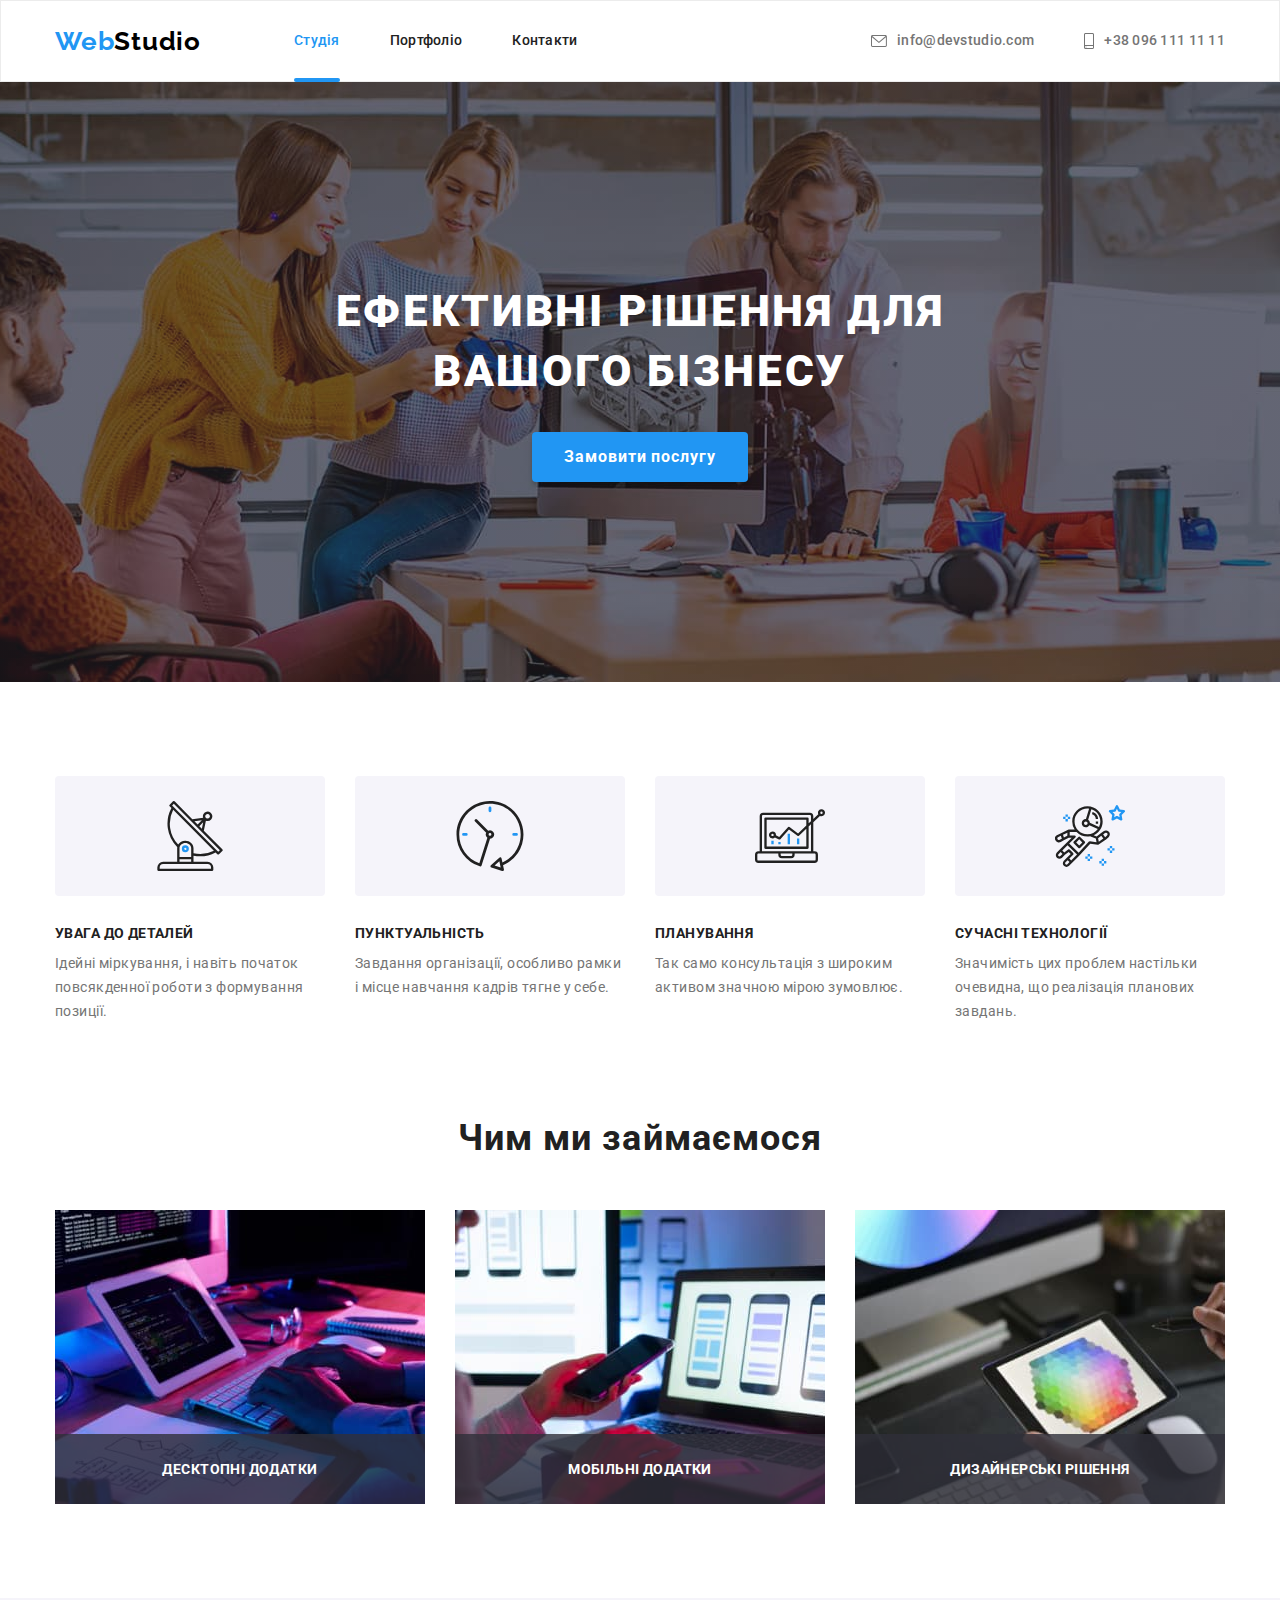
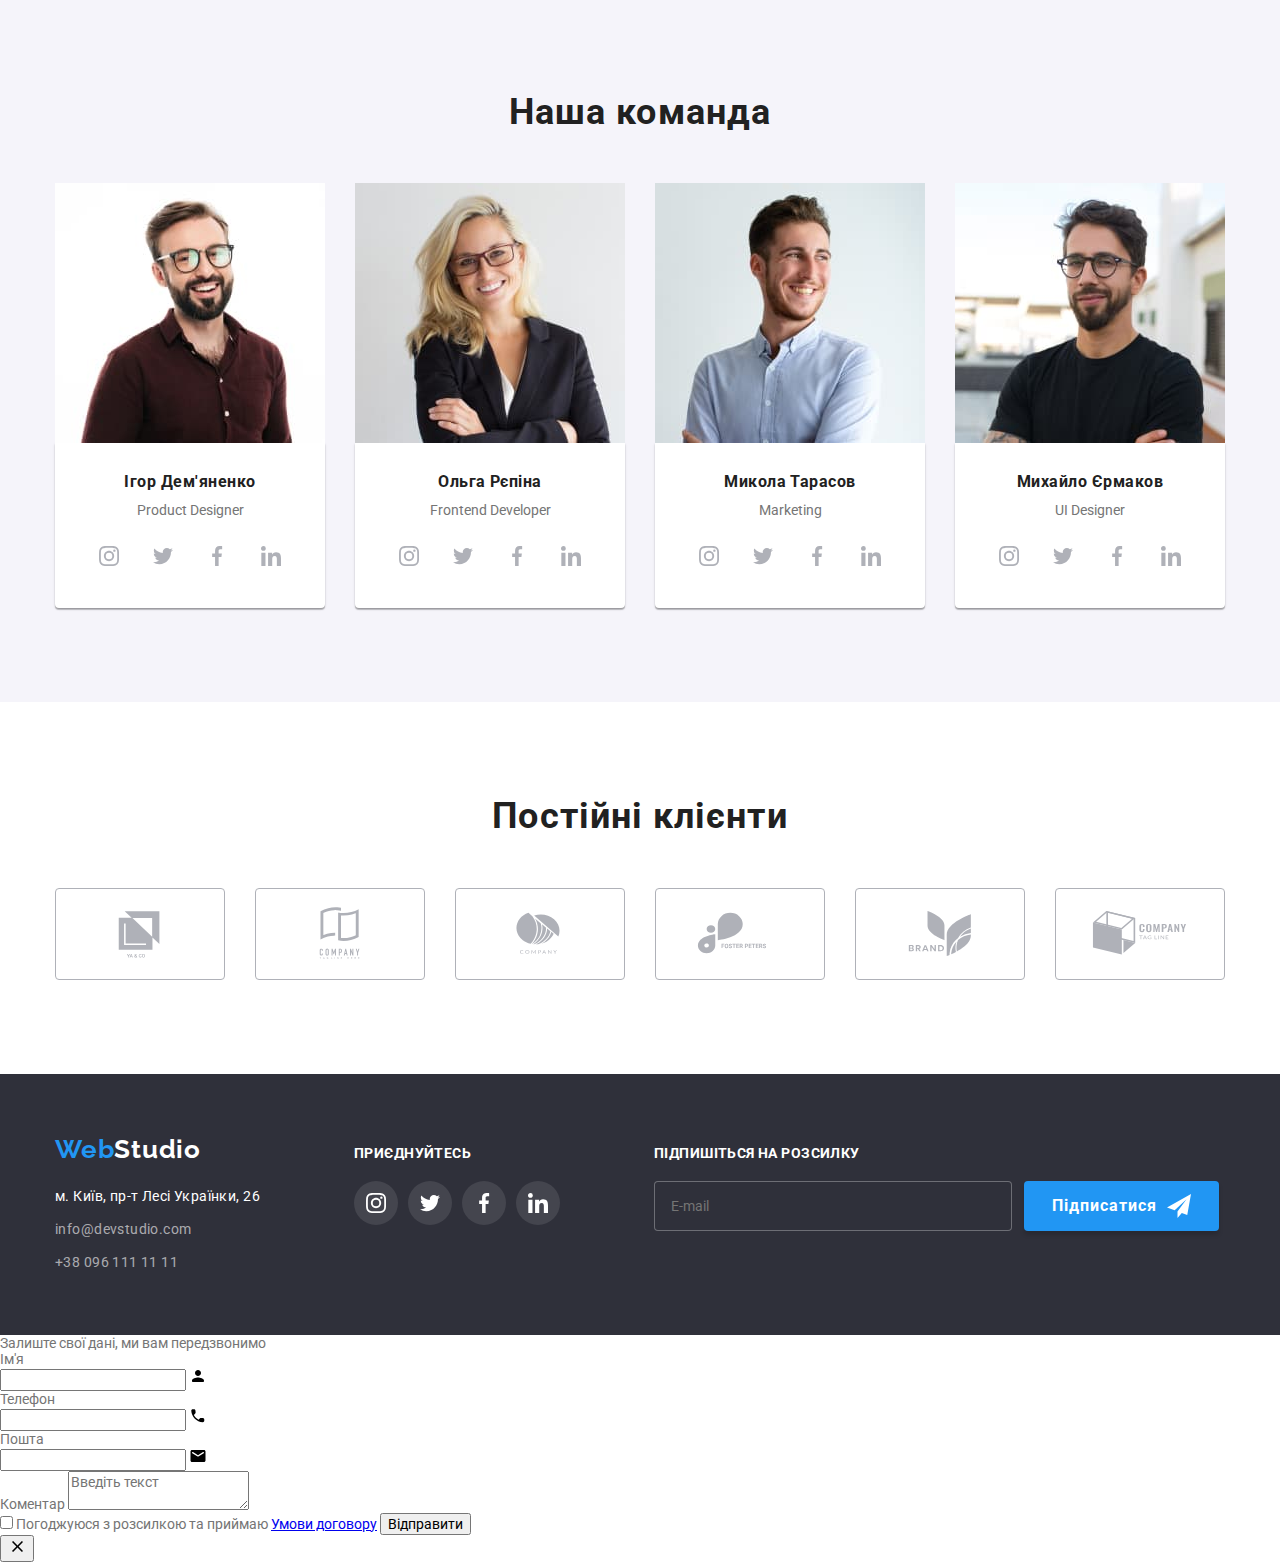
==== commit 6fa8c7d2: "редагування стилів за scss" ====
--- a/index.html
+++ b/index.html
@@ -15,43 +15,43 @@
       rel="stylesheet"
       href="https://cdnjs.cloudflare.com/ajax/libs/modern-normalize/1.1.0/modern-normalize.min.css"
     />
-    <link rel="stylesheet" href="./css/style.css" />
+    <link rel="stylesheet" href="./css/main.min.css" />
   </head>
   <body>
     <!--Шапка документа-->
     <header class="header">
-      <div class="container nav__flex">
-        <nav class="nav">
-          <a href="./index.html" class="logo link"
+      <div class="container header__container">
+        <nav class="header__nav">
+          <a href="./index.html" class="logo"
             >Web<span class="logo--dark">Studio</span></a
           >
-          <ul class="nav__list list">
-            <li class="nav__item">
-              <a href="./index.html" class="nav__link nav__link--current link"
+          <ul class="header__list">
+            <li class="header__item">
+              <a href="./index.html" class="header__link header__link--current"
                 >Студія</a
               >
             </li>
-            <li class="nav__item">
-              <a href="./portfolio.html" class="nav__link link">Портфоліо</a>
-            </li>
-            <li class="nav__item">
-              <a href="#" class="nav__link link">Контакти</a>
+            <li class="header__item">
+              <a href="./portfolio.html" class="header__link">Портфоліо</a>
+            </li>
+            <li class="header__item">
+              <a href="#" class="header__link">Контакти</a>
             </li>
           </ul>
         </nav>
         <!--Контактна інформація-->
-        <ul class="contact__list list">
+        <ul class="contact">
           <li class="contact__item">
-            <a href="mailto:info@devstudio.com" class="contact__link link">
-              <svg class="contact__icon" width="16" height="12">
+            <a href="mailto:info@devstudio.com" class="contact__link">
+              <svg width="16" height="12">
                 <use href="./images/symbol-defs.svg#icon-mail"></use>
               </svg>
               info@devstudio.com</a
             >
           </li>
           <li class="contact__item">
-            <a href="tel:+380961111111" class="contact__link link">
-              <svg class="contact__icon" width="10" height="16">
+            <a href="tel:+380961111111" class="contact__link">
+              <svg width="10" height="16">
                 <use href="./images/symbol-defs.svg#icon-smartphone"></use>
               </svg>
               +38 096 111 11 11</a
@@ -74,7 +74,7 @@
       <section class="feature section">
         <div class="container">
           <h2 class="visually-hidden title">Особливості</h2>
-          <ul class="feature__list list">
+          <ul class="feature__list">
             <li class="feature__item">
               <div class="feature__icons">
                 <svg width="70" height="70">
@@ -129,7 +129,7 @@
       <section class="about section">
         <div class="container">
           <h2 class="title">Чим ми займаємося</h2>
-          <ul class="about__list list">
+          <ul class="about__list">
             <li class="about__item">
               <div class="about__thumb">
                 <img
@@ -176,7 +176,7 @@
       <section class="team section">
         <div class="container">
           <h2 class="title">Наша команда</h2>
-          <ul class="team__list list">
+          <ul class="team__list">
             <li>
               <img
                 src="./images/teamcard.jpg"
@@ -186,9 +186,9 @@
               <div class="team__box">
                 <h3 class="team__title">Ігор Дем'яненко</h3>
                 <p lang="en" class="team__text">Product Designer</p>
-                <ul class="networks list">
-                  <li>
-                    <a href="" class="networks__link link">
+                <ul class="networks">
+                  <li>
+                    <a href="" class="networks__link">
                       <svg width="20" height="20">
                         <use
                           href="./images/symbol-defs.svg#icon-instagram"
@@ -197,14 +197,14 @@
                     </a>
                   </li>
                   <li>
-                    <a href="" class="networks__link link">
+                    <a href="" class="networks__link">
                       <svg width="20" height="20">
                         <use href="./images/symbol-defs.svg#icon-twitter"></use>
                       </svg>
                     </a>
                   </li>
                   <li>
-                    <a href="" class="networks__link link">
+                    <a href="" class="networks__link">
                       <svg width="20" height="20">
                         <use
                           href="./images/symbol-defs.svg#icon-facebook"
@@ -213,7 +213,7 @@
                     </a>
                   </li>
                   <li>
-                    <a href="" class="networks__link link">
+                    <a href="" class="networks__link">
                       <svg width="20" height="20">
                         <use
                           href="./images/symbol-defs.svg#icon-linkedin"
@@ -233,9 +233,9 @@
               <div class="team__box">
                 <h3 class="team__title">Ольга Рєпіна</h3>
                 <p lang="en" class="team__text">Frontend Developer</p>
-                <ul class="networks list">
-                  <li>
-                    <a href="" class="networks__link link">
+                <ul class="networks">
+                  <li>
+                    <a href="" class="networks__link">
                       <svg width="20" height="20">
                         <use
                           href="./images/symbol-defs.svg#icon-instagram"
@@ -244,14 +244,14 @@
                     </a>
                   </li>
                   <li class="networks__item">
-                    <a href="" class="networks__link link">
+                    <a href="" class="networks__link">
                       <svg width="20" height="20">
                         <use href="./images/symbol-defs.svg#icon-twitter"></use>
                       </svg>
                     </a>
                   </li>
                   <li>
-                    <a href="" class="networks__link link">
+                    <a href="" class="networks__link">
                       <svg width="20" height="20">
                         <use
                           href="./images/symbol-defs.svg#icon-facebook"
@@ -260,7 +260,7 @@
                     </a>
                   </li>
                   <li>
-                    <a href="" class="networks__link link">
+                    <a href="" class="networks__link">
                       <svg width="20" height="20">
                         <use
                           href="./images/symbol-defs.svg#icon-linkedin"
@@ -280,9 +280,9 @@
               <div class="team__box">
                 <h3 class="team__title">Микола Тарасов</h3>
                 <p lang="en" class="team__text">Marketing</p>
-                <ul class="networks list">
-                  <li>
-                    <a href="" class="networks__link link">
+                <ul class="networks">
+                  <li>
+                    <a href="" class="networks__link">
                       <svg width="20" height="20">
                         <use
                           href="./images/symbol-defs.svg#icon-instagram"
@@ -291,14 +291,14 @@
                     </a>
                   </li>
                   <li>
-                    <a href="" class="networks__link link">
+                    <a href="" class="networks__link">
                       <svg width="20" height="20">
                         <use href="./images/symbol-defs.svg#icon-twitter"></use>
                       </svg>
                     </a>
                   </li>
                   <li>
-                    <a href="" class="networks__link link">
+                    <a href="" class="networks__link">
                       <svg width="20" height="20">
                         <use
                           href="./images/symbol-defs.svg#icon-facebook"
@@ -307,7 +307,7 @@
                     </a>
                   </li>
                   <li>
-                    <a href="" class="networks__link link">
+                    <a href="" class="networks__link">
                       <svg width="20" height="20">
                         <use
                           href="./images/symbol-defs.svg#icon-linkedin"
@@ -327,9 +327,9 @@
               <div class="team__box">
                 <h3 class="team__title">Михайло Єрмаков</h3>
                 <p lang="en" class="team__text">UI Designer</p>
-                <ul class="networks list">
-                  <li>
-                    <a href="" class="networks__link link">
+                <ul class="networks">
+                  <li>
+                    <a href="" class="networks__link">
                       <svg width="20" height="20">
                         <use
                           href="./images/symbol-defs.svg#icon-instagram"
@@ -338,14 +338,14 @@
                     </a>
                   </li>
                   <li>
-                    <a href="" class="networks__link link">
+                    <a href="" class="networks__link">
                       <svg width="20" height="20">
                         <use href="./images/symbol-defs.svg#icon-twitter"></use>
                       </svg>
                     </a>
                   </li>
                   <li>
-                    <a href="" class="networks__link link">
+                    <a href="" class="networks__link">
                       <svg width="20" height="20">
                         <use
                           href="./images/symbol-defs.svg#icon-facebook"
@@ -354,7 +354,7 @@
                     </a>
                   </li>
                   <li>
-                    <a href="" class="networks__link link">
+                    <a href="" class="networks__link">
                       <svg width="20" height="20">
                         <use
                           href="./images/symbol-defs.svg#icon-linkedin"
@@ -372,7 +372,7 @@
       <section class="customers section">
         <div class="container">
           <h2 class="title">Постійні клієнти</h2>
-          <ul class="customers list">
+          <ul class="customers">
             <li>
               <a class="customers__link" href="">
                 <svg width="106" height="60">
@@ -424,30 +424,28 @@
     <!--Підвал сторінки-->
     <footer class="footer">
       <div class="container footer__container">
-        <div class="footer-address">
-          <a href="./index.html" class="logo link"
+        <div class="footer__content">
+          <a href="./index.html" class="logo"
             >Web<span class="logo--light">Studio</span></a
           >
-          <address class="footer-address__content">
-            <ul class="footer-address__list list">
-              <li class="footer-address__item">
+          <address class="footer__address">
+            <ul class="footer__list">
+              <li class="footer__item">
                 <a
                   href="https://goo.gl/maps/JyWRD4vzPV1qkV4U6"
                   target="_blank"
                   rel="noreferrer noopener"
-                  class="footer-address__link link"
+                  class="footer__link"
                   >м. Київ, пр-т Лесі Українки, 26</a
                 >
               </li>
-              <li class="footer-address__item">
-                <a
-                  href="mailto:info@devstudio.com"
-                  class="footer-address__contact link"
+              <li class="footer__item">
+                <a href="mailto:info@devstudio.com" class="footer__contact"
                   >info@devstudio.com</a
                 >
               </li>
-              <li class="footer-address__item">
-                <a href="tel:+380961111111" class="footer-address__contact link"
+              <li class="footer__item">
+                <a href="tel:+380961111111" class="footer__contact"
                   >+38 096 111 11 11</a
                 >
               </li>
@@ -458,28 +456,28 @@
           <h2 class="footer-join__title">Приєднуйтесь</h2>
           <ul class="footer-join__list list">
             <li>
-              <a href="" class="footer-join__link link">
+              <a href="" class="footer-join__link">
                 <svg width="20" height="20">
                   <use href="./images/symbol-defs.svg#icon-instagram"></use>
                 </svg>
               </a>
             </li>
             <li>
-              <a href="" class="footer-join__link link">
+              <a href="" class="footer-join__link">
                 <svg width="20" height="20">
                   <use href="./images/symbol-defs.svg#icon-twitter"></use>
                 </svg>
               </a>
             </li>
             <li>
-              <a href="" class="footer-join__link link">
+              <a href="" class="footer-join__link">
                 <svg width="20" height="20">
                   <use href="./images/symbol-defs.svg#icon-facebook"></use>
                 </svg>
               </a>
             </li>
             <li>
-              <a href="" class="footer-join__link link">
+              <a href="" class="footer-join__link">
                 <svg width="20" height="20">
                   <use href="./images/symbol-defs.svg#icon-linkedin"></use>
                 </svg>
@@ -540,7 +538,6 @@
               placeholder="Введіть текст"
             ></textarea>
           </div>
-
           <label class="form-accep">
             <input class="input-checkbox" type="checkbox" name="accep" />
             <span class="form-vector"></span>
--- a/css/main.min.css
+++ b/css/main.min.css
@@ -0,0 +1 @@
+:root{--main-light-color: #ffffff;--main-font-color: #757575;--secondory-font-color: #212121;--accent-color: #2196f3;--secondary-accent-color: #188ce8;--logo-color: #000000;--boder-bg-color: #2f303a;--section-team-bg-color: #f5f4fa;--address-text-color: rgba(255, 255, 255, 0.6);--border-color: #eeeeee;--border-header-color: #ececec;--shadow-btn-color: rgba(0, 0, 0, 0.15);--icon-color: #afb1b8;--time-function: cubic-bezier(0.4, 0, 0.2, 1)}body{margin:0;font-family:"Roboto",sans-serif;font-size:14px;color:var(--main-font-color);background-color:var(--main-light-color)}h1,h2,h3,h4,h5,h6,p,ul{margin:0;padding:0}img{display:block;max-width:100%;height:auto}.container{width:1200px;margin-left:auto;margin-right:auto;padding-left:15px;padding-right:15px}.section{width:100%;padding-top:94px;padding-bottom:94px}.title{margin-bottom:50px;color:var(--secondory-font-color);font-size:36px;line-height:1.16;letter-spacing:.03em;text-align:center}.footer-join__list,.footer__list,.customers,.networks,.team__list,.about__list,.feature__list,.contact,.header__list{list-style:none}.footer-join__link,.footer__contact,.footer__link,.networks__link,.contact__link,.header__link,.logo,.logo__dark{text-decoration:none}.visually-hidden{position:absolute;white-space:nowrap;width:1px;height:1px;overflow:hidden;border:0;padding:0;clip:rect(0 0 0 0);clip-path:inset(50%);margin:-1px}.logo,.logo__dark{font-family:"Raleway";font-style:normal;color:var(--accent-color);font-weight:700;font-size:26px;line-height:1.19;letter-spacing:.03em}.logo--dark,.logo__dark--dark{color:var(--logo-color)}.logo--light,.logo__dark--light{color:var(--main-light-color)}.header{border:1px solid var(--border-header-color)}.header__container,.header__nav{display:flex;align-items:center}.header__list{display:flex;gap:50px;margin-left:93px}.header__link{position:relative;display:block;padding-top:32px;padding-bottom:32px;color:var(--secondory-font-color);font-weight:500;line-height:1.14;letter-spacing:.02em;transition:color 250ms var(--time-function)}.header__link--current{color:var(--accent-color)}.header__link:hover,.header__link:focus{color:var(--accent-color)}.header__link--current::after{position:absolute;left:0;bottom:-1px;content:"";display:block;width:100%;height:4px;border-radius:2px;background:var(--accent-color)}.contact{display:flex;margin-left:auto;gap:50px}.contact__link{display:flex;justify-content:center;align-items:center;padding-top:32px;padding-bottom:32px;gap:10px;color:var(--main-font-color);fill:currentColor;font-weight:500;line-height:1.14;letter-spacing:.02em;transition:color 250ms var(--time-function)}.contact__link:hover,.contact__link:focus{color:var(--accent-color)}.hero{max-width:1600px;height:600px;margin-right:auto;margin-left:auto;padding-top:200px;padding-bottom:200px;background-color:var(--boder-bg-color);background-image:linear-gradient(to right, rgba(47, 48, 58, 0.4), rgba(47, 48, 58, 0.4)),url(../images/team-work.jpg);background-repeat:no-repeat;background-position:center;background-size:cover;text-align:center}.hero__title{width:696px;margin-right:auto;margin-bottom:30px;margin-left:auto;color:var(--main-light-color);font-weight:900;font-size:44px;line-height:1.36;letter-spacing:.06em;text-transform:uppercase}.hero__btn{display:inline-block;padding:10px 32px;min-width:216px;box-shadow:0px 4px 4px var(--shadow-btn-color);border-radius:4px;border:none;cursor:pointer;color:var(--main-light-color);background:var(--accent-color);font-weight:700;font-size:16px;line-height:1.87;letter-spacing:.06em;transition:background-color 250ms var(--time-function)}.hero__btn:hover,.hero__btn:focus{background-color:var(--secondary-accent-color)}.feature__list{display:flex;flex-direction:row;gap:30px}.feature__item{width:270px}.feature__icons{display:flex;width:270px;height:120px;margin-bottom:30px;justify-content:center;align-items:center;border-radius:4px;background-color:var(--section-team-bg-color)}.feature__title{margin-bottom:10px;color:var(--secondory-font-color);font-size:14px;line-height:1.14;letter-spacing:.03em;text-transform:uppercase}.feature__text{width:270px;line-height:1.71;letter-spacing:.03em}.about.section{padding-top:0}.about__list{display:flex;flex-direction:row;gap:30px}.about__thumb{position:relative}.about__bg{position:absolute;bottom:0;display:flex;justify-content:center;align-items:center}.about__bg::before{content:"";width:370px;height:70px;background-color:rgba(47,48,58,.8)}.about__text{position:absolute;color:var(--main-light-color);font-weight:700;font-size:14px;line-height:1.1428571429;letter-spacing:.03em;text-transform:uppercase}.team{background-color:var(--section-team-bg-color)}.team__list{display:flex;flex-direction:row;gap:30px}.team__box{width:270px;padding-top:30px;padding-bottom:30px;box-shadow:0px 1px 3px rgba(0,0,0,.12),0px 1px 1px rgba(0,0,0,.14),0px 2px 1px rgba(0,0,0,.2);border-radius:0px 0px 4px 4px;background-color:var(--main-light-color);text-align:center}.team__title{margin-bottom:10px;color:var(--secondory-font-color);font-size:16px;line-height:1.18;letter-spacing:.03em}.team__text{margin-bottom:16px}.networks{display:flex;justify-content:center;align-items:center;gap:10px}.networks__link{display:flex;justify-content:center;align-items:center;width:44px;height:44px;border-radius:50%;color:var(--icon-color);fill:currentColor;background-color:var(--main-light-color);transition:background-color 250ms var(--time-function),color 250ms var(--time-function)}.networks__link:hover,.networks__link:focus{color:var(--main-light-color);background-color:var(--accent-color)}.customers{display:flex;flex-direction:row;justify-content:center;gap:30px}.customers__link{display:flex;width:170px;height:92px;justify-content:center;align-items:center;border:1px solid #afb1b8;border-radius:4px;color:var(--icon-color);fill:currentColor;border-color:var(--icon-color);transition:background-color 250ms var(--time-function),color 250ms var(--time-function)}.customers__link:hover,.customers__link:focus{color:var(--accent-color);border-color:var(--accent-color)}.footer{padding-top:60px;padding-bottom:60px;background-color:var(--boder-bg-color)}.footer__container{display:flex;align-items:baseline;gap:94px}.footer .logo{display:inline-block;margin-bottom:20px}.footer__list{font-style:normal}.footer__item:not(:last-child){margin-bottom:9px}.footer__link{color:var(--main-light-color);letter-spacing:.03em;margin-bottom:9px;line-height:1.71;transition:color 250ms var(--time-function)}.footer__link:hover,.footer__link:focus{color:var(--accent-color)}.footer__contact{color:var(--address-text-color);letter-spacing:.03em;line-height:1.71;transition:color 250ms var(--time-function)}.footer__contact:hover,.footer__contact:focus{color:var(--accent-color)}.footer-join__title{margin-bottom:20px;color:var(--main-light-color);font-weight:700;font-size:14px;line-height:1.1428571429;letter-spacing:.03em;text-transform:uppercase}.footer-join__list{display:flex;justify-content:center;align-items:center;gap:10px}.footer-join__link{display:flex;width:44px;height:44px;justify-content:center;align-items:center;border-radius:50%;color:var(--main-light-color);fill:currentColor;background-color:rgba(255,255,255,.1);transition:background-color 250ms var(--time-function)}.footer-join__link:hover,.footer-join__link:focus{background-color:var(--accent-color)}.footer-form__text{margin-bottom:20px;color:var(--main-light-color);font-weight:700;font-size:14px;line-height:1.1428571429;letter-spacing:.03em;text-transform:uppercase}.footer-form__box{display:flex}.footer-form__input{display:block;width:358px;padding-top:15px;padding-bottom:15px;padding-left:16px;margin-right:12px;border:1px solid rgba(255,255,255,.3);border-radius:4px;outline:none;background-color:var(--boder-bg-color)}.footer-form__btn{position:relative;padding:10px 62px 10px 28px;box-shadow:0px 4px 4px rgba(0,0,0,.15);border-radius:4px;border:none;cursor:pointer;background:var(--accent-color);fill:var(--main-light-color);color:var(--main-light-color);font-weight:700;font-size:16px;line-height:1.875;letter-spacing:.06em}.footer-form__btn::after{position:absolute;display:inline-block;content:"";width:24px;height:24px;margin-left:10px;right:28px;top:50%;transform:translateY(-50%);background-image:url(../images/icon-send.svg)}/*# sourceMappingURL=main.min.css.map */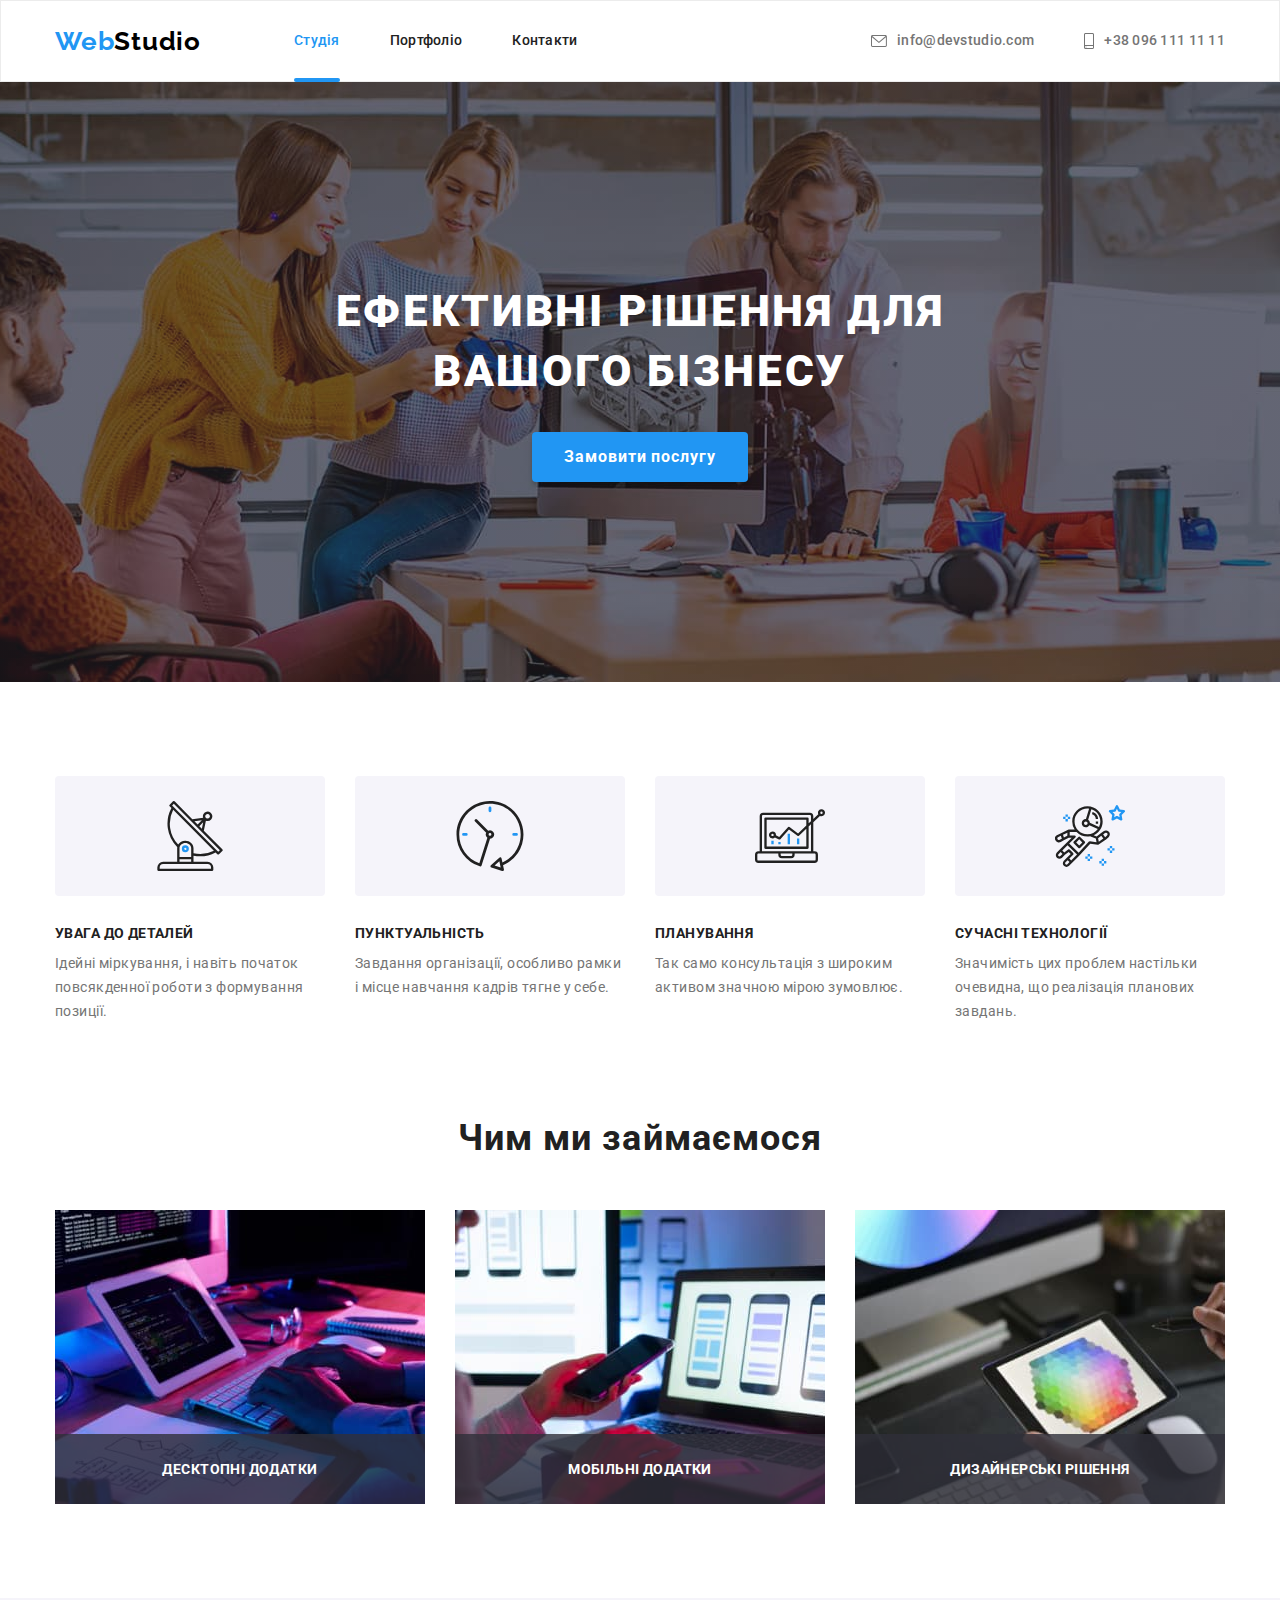
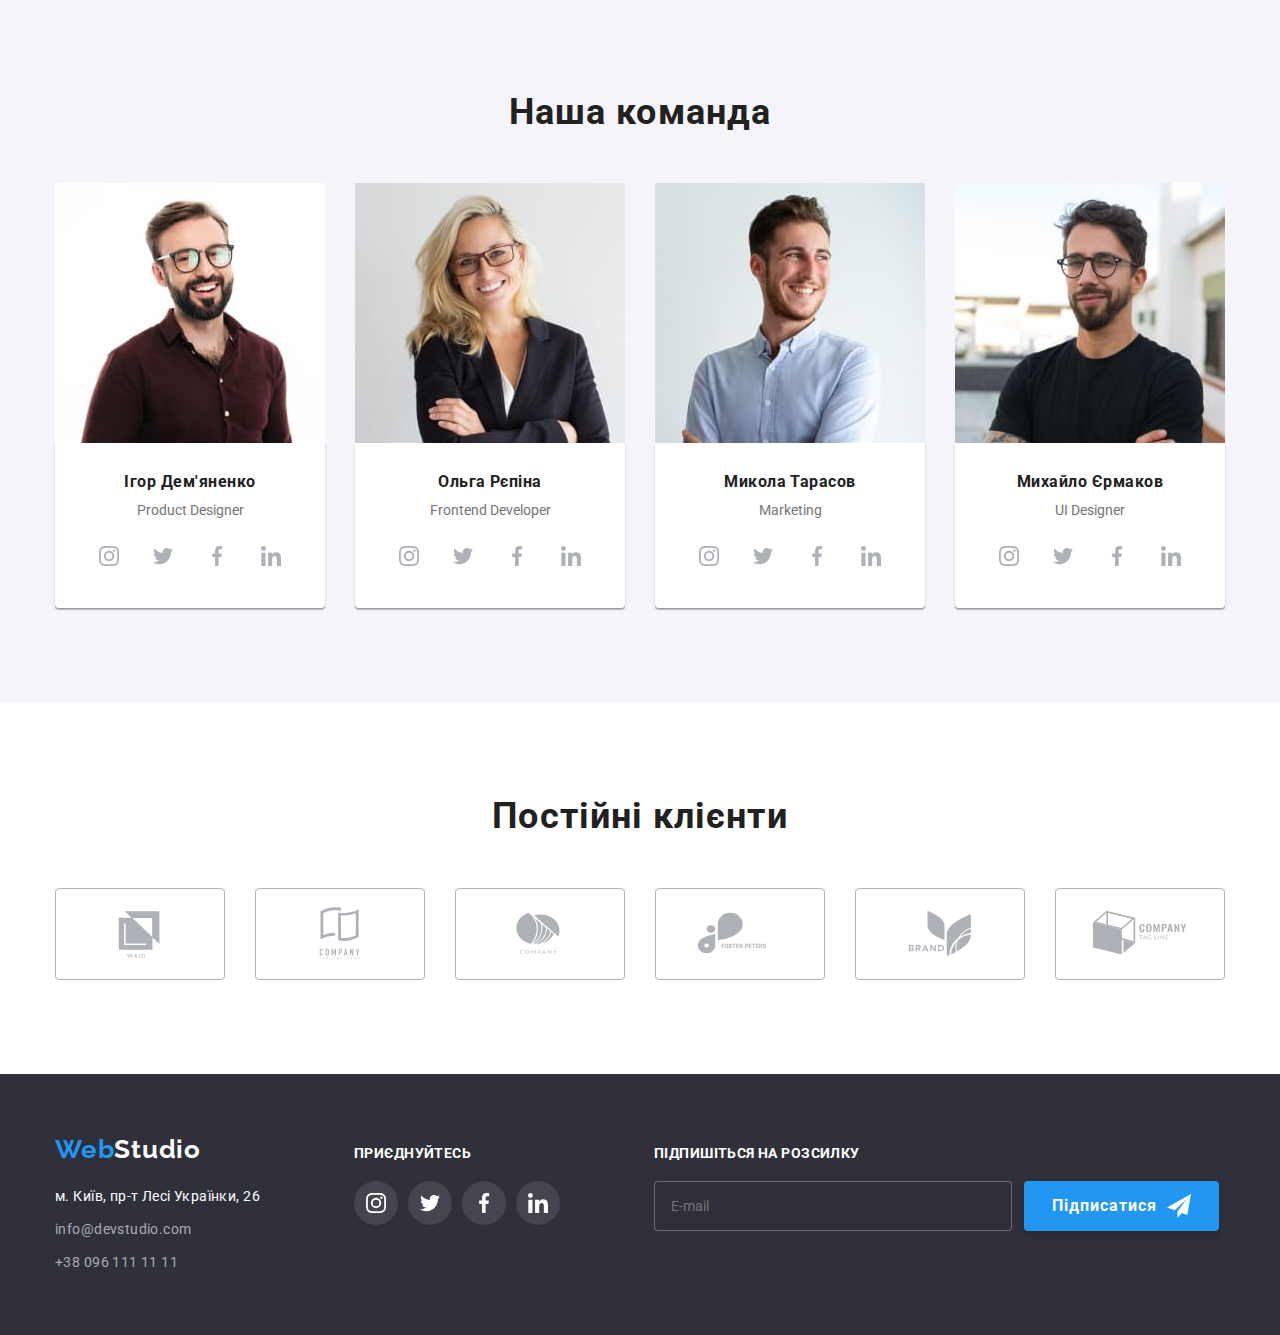
==== commit fc1dbce2: "add style for modal window" ====
--- a/index.html
+++ b/index.html
@@ -506,48 +506,48 @@
     <!-- Модальне вікно -->
     <div class="backdrop is-hidden" data-modal>
       <div class="modal">
-        <form class="modal-form">
-          <p class="text-form">Залиште свої дані, ми вам передзвонимо</p>
-          <label class="modal-label-form">Ім'я</label>
-          <div class="form-box">
-            <input class="modal-input-form" name="user-name" type="text" />
-            <svg class="modal-form-svg" width="18" height="18">
+        <form class="form">
+          <p class="form__text">Залиште свої дані, ми вам передзвонимо</p>
+          <label class="form__label">Ім'я</label>
+          <div class="form__box">
+            <input class="form__input" name="user-name" type="text" />
+            <svg class="form__svg" width="18" height="18">
               <use href="./images/symbol-defs.svg#icon-person-black"></use>
             </svg>
           </div>
-          <label class="modal-label-form">Телефон</label>
-          <div class="form-box">
-            <input class="modal-input-form" name="tel" type="tel" />
-            <svg class="modal-form-svg" width="18" height="18">
+          <label class="form__label">Телефон</label>
+          <div class="form__box">
+            <input class="form__input" name="tel" type="tel" />
+            <svg class="form__svg" width="18" height="18">
               <use href="./images/symbol-defs.svg#icon-phone-black"></use>
             </svg>
           </div>
-          <label class="modal-label-form">Пошта</label>
-          <div class="form-box">
-            <input class="modal-input-form" name="mail" type="email" />
-            <svg class="modal-form-svg" width="18" height="18">
+          <label class="form__label">Пошта</label>
+          <div class="form__box">
+            <input class="form__input" name="mail" type="email" />
+            <svg class="form__svg" width="18" height="18">
               <use href="./images/symbol-defs.svg#icon-email-black"></use>
             </svg>
           </div>
-          <div class="textarea-box">
-            <label class="modal-label-form" for="comment">Коментар</label>
+          <div class="form-textarea__box">
+            <label class="form__label" for="comment">Коментар</label>
             <textarea
-              class="textarea-form"
+              class="form__textarea"
               name="comment"
               id="comment"
               placeholder="Введіть текст"
             ></textarea>
           </div>
-          <label class="form-accep">
-            <input class="input-checkbox" type="checkbox" name="accep" />
-            <span class="form-vector"></span>
+          <label class="form__accep">
+            <input class="form__checkbox" type="checkbox" name="accep" />
+            <span class="form__vector"></span>
             Погоджуюся з розсилкою та приймаю
-            <a class="form-link" href="#">Умови договору</a>
+            <a class="form__link" href="#">Умови договору</a>
           </label>
-          <button class="form-button" type="submit">Відправити</button>
+          <button class="form__button" type="submit">Відправити</button>
         </form>
-        <button class="close" data-modal-close>
-          <svg class="close-svg" width="18" height="18">
+        <button class="modal__button" data-modal-close>
+          <svg class="modal__svg" width="18" height="18">
             <use href="./images/symbol-defs.svg#icon-close"></use>
           </svg>
         </button>
--- a/css/main.min.css
+++ b/css/main.min.css
@@ -1 +1 @@
-:root{--main-light-color: #ffffff;--main-font-color: #757575;--secondory-font-color: #212121;--accent-color: #2196f3;--secondary-accent-color: #188ce8;--logo-color: #000000;--boder-bg-color: #2f303a;--section-team-bg-color: #f5f4fa;--address-text-color: rgba(255, 255, 255, 0.6);--border-color: #eeeeee;--border-header-color: #ececec;--shadow-btn-color: rgba(0, 0, 0, 0.15);--icon-color: #afb1b8;--time-function: cubic-bezier(0.4, 0, 0.2, 1)}body{margin:0;font-family:"Roboto",sans-serif;font-size:14px;color:var(--main-font-color);background-color:var(--main-light-color)}h1,h2,h3,h4,h5,h6,p,ul{margin:0;padding:0}img{display:block;max-width:100%;height:auto}.container{width:1200px;margin-left:auto;margin-right:auto;padding-left:15px;padding-right:15px}.section{width:100%;padding-top:94px;padding-bottom:94px}.title{margin-bottom:50px;color:var(--secondory-font-color);font-size:36px;line-height:1.16;letter-spacing:.03em;text-align:center}.footer-join__list,.footer__list,.customers,.networks,.team__list,.about__list,.feature__list,.contact,.header__list{list-style:none}.footer-join__link,.footer__contact,.footer__link,.networks__link,.contact__link,.header__link,.logo,.logo__dark{text-decoration:none}.visually-hidden{position:absolute;white-space:nowrap;width:1px;height:1px;overflow:hidden;border:0;padding:0;clip:rect(0 0 0 0);clip-path:inset(50%);margin:-1px}.logo,.logo__dark{font-family:"Raleway";font-style:normal;color:var(--accent-color);font-weight:700;font-size:26px;line-height:1.19;letter-spacing:.03em}.logo--dark,.logo__dark--dark{color:var(--logo-color)}.logo--light,.logo__dark--light{color:var(--main-light-color)}.header{border:1px solid var(--border-header-color)}.header__container,.header__nav{display:flex;align-items:center}.header__list{display:flex;gap:50px;margin-left:93px}.header__link{position:relative;display:block;padding-top:32px;padding-bottom:32px;color:var(--secondory-font-color);font-weight:500;line-height:1.14;letter-spacing:.02em;transition:color 250ms var(--time-function)}.header__link--current{color:var(--accent-color)}.header__link:hover,.header__link:focus{color:var(--accent-color)}.header__link--current::after{position:absolute;left:0;bottom:-1px;content:"";display:block;width:100%;height:4px;border-radius:2px;background:var(--accent-color)}.contact{display:flex;margin-left:auto;gap:50px}.contact__link{display:flex;justify-content:center;align-items:center;padding-top:32px;padding-bottom:32px;gap:10px;color:var(--main-font-color);fill:currentColor;font-weight:500;line-height:1.14;letter-spacing:.02em;transition:color 250ms var(--time-function)}.contact__link:hover,.contact__link:focus{color:var(--accent-color)}.hero{max-width:1600px;height:600px;margin-right:auto;margin-left:auto;padding-top:200px;padding-bottom:200px;background-color:var(--boder-bg-color);background-image:linear-gradient(to right, rgba(47, 48, 58, 0.4), rgba(47, 48, 58, 0.4)),url(../images/team-work.jpg);background-repeat:no-repeat;background-position:center;background-size:cover;text-align:center}.hero__title{width:696px;margin-right:auto;margin-bottom:30px;margin-left:auto;color:var(--main-light-color);font-weight:900;font-size:44px;line-height:1.36;letter-spacing:.06em;text-transform:uppercase}.hero__btn{display:inline-block;padding:10px 32px;min-width:216px;box-shadow:0px 4px 4px var(--shadow-btn-color);border-radius:4px;border:none;cursor:pointer;color:var(--main-light-color);background:var(--accent-color);font-weight:700;font-size:16px;line-height:1.87;letter-spacing:.06em;transition:background-color 250ms var(--time-function)}.hero__btn:hover,.hero__btn:focus{background-color:var(--secondary-accent-color)}.feature__list{display:flex;flex-direction:row;gap:30px}.feature__item{width:270px}.feature__icons{display:flex;width:270px;height:120px;margin-bottom:30px;justify-content:center;align-items:center;border-radius:4px;background-color:var(--section-team-bg-color)}.feature__title{margin-bottom:10px;color:var(--secondory-font-color);font-size:14px;line-height:1.14;letter-spacing:.03em;text-transform:uppercase}.feature__text{width:270px;line-height:1.71;letter-spacing:.03em}.about.section{padding-top:0}.about__list{display:flex;flex-direction:row;gap:30px}.about__thumb{position:relative}.about__bg{position:absolute;bottom:0;display:flex;justify-content:center;align-items:center}.about__bg::before{content:"";width:370px;height:70px;background-color:rgba(47,48,58,.8)}.about__text{position:absolute;color:var(--main-light-color);font-weight:700;font-size:14px;line-height:1.1428571429;letter-spacing:.03em;text-transform:uppercase}.team{background-color:var(--section-team-bg-color)}.team__list{display:flex;flex-direction:row;gap:30px}.team__box{width:270px;padding-top:30px;padding-bottom:30px;box-shadow:0px 1px 3px rgba(0,0,0,.12),0px 1px 1px rgba(0,0,0,.14),0px 2px 1px rgba(0,0,0,.2);border-radius:0px 0px 4px 4px;background-color:var(--main-light-color);text-align:center}.team__title{margin-bottom:10px;color:var(--secondory-font-color);font-size:16px;line-height:1.18;letter-spacing:.03em}.team__text{margin-bottom:16px}.networks{display:flex;justify-content:center;align-items:center;gap:10px}.networks__link{display:flex;justify-content:center;align-items:center;width:44px;height:44px;border-radius:50%;color:var(--icon-color);fill:currentColor;background-color:var(--main-light-color);transition:background-color 250ms var(--time-function),color 250ms var(--time-function)}.networks__link:hover,.networks__link:focus{color:var(--main-light-color);background-color:var(--accent-color)}.customers{display:flex;flex-direction:row;justify-content:center;gap:30px}.customers__link{display:flex;width:170px;height:92px;justify-content:center;align-items:center;border:1px solid #afb1b8;border-radius:4px;color:var(--icon-color);fill:currentColor;border-color:var(--icon-color);transition:background-color 250ms var(--time-function),color 250ms var(--time-function)}.customers__link:hover,.customers__link:focus{color:var(--accent-color);border-color:var(--accent-color)}.footer{padding-top:60px;padding-bottom:60px;background-color:var(--boder-bg-color)}.footer__container{display:flex;align-items:baseline;gap:94px}.footer .logo{display:inline-block;margin-bottom:20px}.footer__list{font-style:normal}.footer__item:not(:last-child){margin-bottom:9px}.footer__link{color:var(--main-light-color);letter-spacing:.03em;margin-bottom:9px;line-height:1.71;transition:color 250ms var(--time-function)}.footer__link:hover,.footer__link:focus{color:var(--accent-color)}.footer__contact{color:var(--address-text-color);letter-spacing:.03em;line-height:1.71;transition:color 250ms var(--time-function)}.footer__contact:hover,.footer__contact:focus{color:var(--accent-color)}.footer-join__title{margin-bottom:20px;color:var(--main-light-color);font-weight:700;font-size:14px;line-height:1.1428571429;letter-spacing:.03em;text-transform:uppercase}.footer-join__list{display:flex;justify-content:center;align-items:center;gap:10px}.footer-join__link{display:flex;width:44px;height:44px;justify-content:center;align-items:center;border-radius:50%;color:var(--main-light-color);fill:currentColor;background-color:rgba(255,255,255,.1);transition:background-color 250ms var(--time-function)}.footer-join__link:hover,.footer-join__link:focus{background-color:var(--accent-color)}.footer-form__text{margin-bottom:20px;color:var(--main-light-color);font-weight:700;font-size:14px;line-height:1.1428571429;letter-spacing:.03em;text-transform:uppercase}.footer-form__box{display:flex}.footer-form__input{display:block;width:358px;padding-top:15px;padding-bottom:15px;padding-left:16px;margin-right:12px;border:1px solid rgba(255,255,255,.3);border-radius:4px;outline:none;background-color:var(--boder-bg-color)}.footer-form__btn{position:relative;padding:10px 62px 10px 28px;box-shadow:0px 4px 4px rgba(0,0,0,.15);border-radius:4px;border:none;cursor:pointer;background:var(--accent-color);fill:var(--main-light-color);color:var(--main-light-color);font-weight:700;font-size:16px;line-height:1.875;letter-spacing:.06em}.footer-form__btn::after{position:absolute;display:inline-block;content:"";width:24px;height:24px;margin-left:10px;right:28px;top:50%;transform:translateY(-50%);background-image:url(../images/icon-send.svg)}/*# sourceMappingURL=main.min.css.map */+:root{--main-light-color: #ffffff;--main-font-color: #757575;--secondory-font-color: #212121;--accent-color: #2196f3;--secondary-accent-color: #188ce8;--logo-color: #000000;--boder-bg-color: #2f303a;--section-team-bg-color: #f5f4fa;--address-text-color: rgba(255, 255, 255, 0.6);--border-color: #eeeeee;--border-header-color: #ececec;--shadow-btn-color: rgba(0, 0, 0, 0.15);--icon-color: #afb1b8;--time-function: cubic-bezier(0.4, 0, 0.2, 1)}body{margin:0;font-family:"Roboto",sans-serif;font-size:14px;color:var(--main-font-color);background-color:var(--main-light-color)}h1,h2,h3,h4,h5,h6,p,ul{margin:0;padding:0}img{display:block;max-width:100%;height:auto}.container{width:1200px;margin-left:auto;margin-right:auto;padding-left:15px;padding-right:15px}.section{width:100%;padding-top:94px;padding-bottom:94px}.title{margin-bottom:50px;color:var(--secondory-font-color);font-size:36px;line-height:1.16;letter-spacing:.03em;text-align:center}.footer-join__list,.footer__list,.customers,.networks,.team__list,.about__list,.feature__list,.contact,.header__list{list-style:none}.footer-join__link,.footer__contact,.footer__link,.networks__link,.contact__link,.header__link,.logo,.logo__dark{text-decoration:none}.visually-hidden{position:absolute;white-space:nowrap;width:1px;height:1px;overflow:hidden;border:0;padding:0;clip:rect(0 0 0 0);-webkit-clip-path:inset(50%);clip-path:inset(50%);margin:-1px}.logo,.logo__dark{font-family:"Raleway";font-style:normal;color:var(--accent-color);font-weight:700;font-size:26px;line-height:1.19;letter-spacing:.03em}.logo--dark,.logo__dark--dark{color:var(--logo-color)}.logo--light,.logo__dark--light{color:var(--main-light-color)}.header{border:1px solid var(--border-header-color)}.header__container,.header__nav{display:-webkit-box;display:-ms-flexbox;display:flex;-webkit-box-align:center;-ms-flex-align:center;align-items:center}.header__list{display:-webkit-box;display:-ms-flexbox;display:flex;gap:50px;margin-left:93px}.header__link{position:relative;display:block;padding-top:32px;padding-bottom:32px;color:var(--secondory-font-color);font-weight:500;line-height:1.14;letter-spacing:.02em;-webkit-transition:color 250ms var(--time-function);transition:color 250ms var(--time-function)}.header__link--current{color:var(--accent-color)}.header__link:hover,.header__link:focus{color:var(--accent-color)}.header__link--current::after{position:absolute;left:0;bottom:-1px;content:"";display:block;width:100%;height:4px;border-radius:2px;background:var(--accent-color)}.contact{display:-webkit-box;display:-ms-flexbox;display:flex;margin-left:auto;gap:50px}.contact__link{display:-webkit-box;display:-ms-flexbox;display:flex;-webkit-box-pack:center;-ms-flex-pack:center;justify-content:center;-webkit-box-align:center;-ms-flex-align:center;align-items:center;padding-top:32px;padding-bottom:32px;gap:10px;color:var(--main-font-color);fill:currentColor;font-weight:500;line-height:1.14;letter-spacing:.02em;-webkit-transition:color 250ms var(--time-function);transition:color 250ms var(--time-function)}.contact__link:hover,.contact__link:focus{color:var(--accent-color)}.hero{max-width:1600px;height:600px;margin-right:auto;margin-left:auto;padding-top:200px;padding-bottom:200px;background-color:var(--boder-bg-color);background-image:-webkit-gradient(linear, left top, right top, from(rgba(47, 48, 58, 0.4)), to(rgba(47, 48, 58, 0.4))),url(../images/team-work.jpg);background-image:linear-gradient(to right, rgba(47, 48, 58, 0.4), rgba(47, 48, 58, 0.4)),url(../images/team-work.jpg);background-repeat:no-repeat;background-position:center;background-size:cover;text-align:center}.hero__title{width:696px;margin-right:auto;margin-bottom:30px;margin-left:auto;color:var(--main-light-color);font-weight:900;font-size:44px;line-height:1.36;letter-spacing:.06em;text-transform:uppercase}.hero__btn{display:inline-block;padding:10px 32px;min-width:216px;-webkit-box-shadow:0px 4px 4px var(--shadow-btn-color);box-shadow:0px 4px 4px var(--shadow-btn-color);border-radius:4px;border:none;cursor:pointer;color:var(--main-light-color);background:var(--accent-color);font-weight:700;font-size:16px;line-height:1.87;letter-spacing:.06em;-webkit-transition:background-color 250ms var(--time-function);transition:background-color 250ms var(--time-function)}.hero__btn:hover,.hero__btn:focus{background-color:var(--secondary-accent-color)}.feature__list{display:-webkit-box;display:-ms-flexbox;display:flex;-webkit-box-orient:horizontal;-webkit-box-direction:normal;-ms-flex-direction:row;flex-direction:row;gap:30px}.feature__item{width:270px}.feature__icons{display:-webkit-box;display:-ms-flexbox;display:flex;width:270px;height:120px;margin-bottom:30px;-webkit-box-pack:center;-ms-flex-pack:center;justify-content:center;-webkit-box-align:center;-ms-flex-align:center;align-items:center;border-radius:4px;background-color:var(--section-team-bg-color)}.feature__title{margin-bottom:10px;color:var(--secondory-font-color);font-size:14px;line-height:1.14;letter-spacing:.03em;text-transform:uppercase}.feature__text{width:270px;line-height:1.71;letter-spacing:.03em}.about.section{padding-top:0}.about__list{display:-webkit-box;display:-ms-flexbox;display:flex;-webkit-box-orient:horizontal;-webkit-box-direction:normal;-ms-flex-direction:row;flex-direction:row;gap:30px}.about__thumb{position:relative}.about__bg{position:absolute;bottom:0;display:-webkit-box;display:-ms-flexbox;display:flex;-webkit-box-pack:center;-ms-flex-pack:center;justify-content:center;-webkit-box-align:center;-ms-flex-align:center;align-items:center}.about__bg::before{content:"";width:370px;height:70px;background-color:rgba(47,48,58,.8)}.about__text{position:absolute;color:var(--main-light-color);font-weight:700;font-size:14px;line-height:1.1428571429;letter-spacing:.03em;text-transform:uppercase}.team{background-color:var(--section-team-bg-color)}.team__list{display:-webkit-box;display:-ms-flexbox;display:flex;-webkit-box-orient:horizontal;-webkit-box-direction:normal;-ms-flex-direction:row;flex-direction:row;gap:30px}.team__box{width:270px;padding-top:30px;padding-bottom:30px;-webkit-box-shadow:0px 1px 3px rgba(0,0,0,.12),0px 1px 1px rgba(0,0,0,.14),0px 2px 1px rgba(0,0,0,.2);box-shadow:0px 1px 3px rgba(0,0,0,.12),0px 1px 1px rgba(0,0,0,.14),0px 2px 1px rgba(0,0,0,.2);border-radius:0px 0px 4px 4px;background-color:var(--main-light-color);text-align:center}.team__title{margin-bottom:10px;color:var(--secondory-font-color);font-size:16px;line-height:1.18;letter-spacing:.03em}.team__text{margin-bottom:16px}.networks{display:-webkit-box;display:-ms-flexbox;display:flex;-webkit-box-pack:center;-ms-flex-pack:center;justify-content:center;-webkit-box-align:center;-ms-flex-align:center;align-items:center;gap:10px}.networks__link{display:-webkit-box;display:-ms-flexbox;display:flex;-webkit-box-pack:center;-ms-flex-pack:center;justify-content:center;-webkit-box-align:center;-ms-flex-align:center;align-items:center;width:44px;height:44px;border-radius:50%;color:var(--icon-color);fill:currentColor;background-color:var(--main-light-color);-webkit-transition:background-color 250ms var(--time-function),color 250ms var(--time-function);transition:background-color 250ms var(--time-function),color 250ms var(--time-function)}.networks__link:hover,.networks__link:focus{color:var(--main-light-color);background-color:var(--accent-color)}.customers{display:-webkit-box;display:-ms-flexbox;display:flex;-webkit-box-orient:horizontal;-webkit-box-direction:normal;-ms-flex-direction:row;flex-direction:row;-webkit-box-pack:center;-ms-flex-pack:center;justify-content:center;gap:30px}.customers__link{display:-webkit-box;display:-ms-flexbox;display:flex;width:170px;height:92px;-webkit-box-pack:center;-ms-flex-pack:center;justify-content:center;-webkit-box-align:center;-ms-flex-align:center;align-items:center;border:1px solid #afb1b8;border-radius:4px;color:var(--icon-color);fill:currentColor;border-color:var(--icon-color);-webkit-transition:background-color 250ms var(--time-function),color 250ms var(--time-function);transition:background-color 250ms var(--time-function),color 250ms var(--time-function)}.customers__link:hover,.customers__link:focus{color:var(--accent-color);border-color:var(--accent-color)}.footer{padding-top:60px;padding-bottom:60px;background-color:var(--boder-bg-color)}.footer__container{display:-webkit-box;display:-ms-flexbox;display:flex;-webkit-box-align:baseline;-ms-flex-align:baseline;align-items:baseline;gap:94px}.footer .logo{display:inline-block;margin-bottom:20px}.footer__list{font-style:normal}.footer__item:not(:last-child){margin-bottom:9px}.footer__link{color:var(--main-light-color);letter-spacing:.03em;margin-bottom:9px;line-height:1.71;-webkit-transition:color 250ms var(--time-function);transition:color 250ms var(--time-function)}.footer__link:hover,.footer__link:focus{color:var(--accent-color)}.footer__contact{color:var(--address-text-color);letter-spacing:.03em;line-height:1.71;-webkit-transition:color 250ms var(--time-function);transition:color 250ms var(--time-function)}.footer__contact:hover,.footer__contact:focus{color:var(--accent-color)}.footer-join__title{margin-bottom:20px;color:var(--main-light-color);font-weight:700;font-size:14px;line-height:1.1428571429;letter-spacing:.03em;text-transform:uppercase}.footer-join__list{display:-webkit-box;display:-ms-flexbox;display:flex;-webkit-box-pack:center;-ms-flex-pack:center;justify-content:center;-webkit-box-align:center;-ms-flex-align:center;align-items:center;gap:10px}.footer-join__link{display:-webkit-box;display:-ms-flexbox;display:flex;width:44px;height:44px;-webkit-box-pack:center;-ms-flex-pack:center;justify-content:center;-webkit-box-align:center;-ms-flex-align:center;align-items:center;border-radius:50%;color:var(--main-light-color);fill:currentColor;background-color:rgba(255,255,255,.1);-webkit-transition:background-color 250ms var(--time-function);transition:background-color 250ms var(--time-function)}.footer-join__link:hover,.footer-join__link:focus{background-color:var(--accent-color)}.footer-form__text{margin-bottom:20px;color:var(--main-light-color);font-weight:700;font-size:14px;line-height:1.1428571429;letter-spacing:.03em;text-transform:uppercase}.footer-form__box{display:-webkit-box;display:-ms-flexbox;display:flex}.footer-form__input{display:block;width:358px;padding-top:15px;padding-bottom:15px;padding-left:16px;margin-right:12px;border:1px solid rgba(255,255,255,.3);border-radius:4px;outline:none;background-color:var(--boder-bg-color)}.footer-form__btn{position:relative;padding:10px 62px 10px 28px;-webkit-box-shadow:0px 4px 4px rgba(0,0,0,.15);box-shadow:0px 4px 4px rgba(0,0,0,.15);border-radius:4px;border:none;cursor:pointer;background:var(--accent-color);fill:var(--main-light-color);color:var(--main-light-color);font-weight:700;font-size:16px;line-height:1.875;letter-spacing:.06em}.footer-form__btn::after{position:absolute;display:inline-block;content:"";width:24px;height:24px;margin-left:10px;right:28px;top:50%;-webkit-transform:translateY(-50%);transform:translateY(-50%);background-image:url(../images/icon-send.svg)}.backdrop{position:fixed;top:0;left:0;width:100%;height:100%;background-color:rgba(0,0,0,.2);opacity:1;-webkit-transition:opacity 250ms var(--time-function);transition:opacity 250ms var(--time-function)}.backdrop.is-hidden{visibility:hidden;opacity:0;pointer-events:none}.backdrop.is-hidden .modal{-webkit-transform:translate(-50%, -50%) scale(1.5);transform:translate(-50%, -50%) scale(1.5)}.modal{position:absolute;top:50%;left:50%;padding:40px;width:528px;height:581px;border-radius:4px;background:#fff;-webkit-box-shadow:0px 1px 3px rgba(0,0,0,.12),0px 1px 1px rgba(0,0,0,.14),0px 2px 1px rgba(0,0,0,.2);box-shadow:0px 1px 3px rgba(0,0,0,.12),0px 1px 1px rgba(0,0,0,.14),0px 2px 1px rgba(0,0,0,.2);-webkit-transform:translate(-50%, -50%) scale(1);transform:translate(-50%, -50%) scale(1);-webkit-transition:-webkit-transform 250ms var(--time-function);transition:-webkit-transform 250ms var(--time-function);transition:transform 250ms var(--time-function);transition:transform 250ms var(--time-function), -webkit-transform 250ms var(--time-function)}.modal__button{position:absolute;top:8px;right:8px;width:30px;height:30px;fill:var(--logo-color);background:var(--main-light-color);border:1px solid rgba(0,0,0,.1);border-radius:50%;cursor:pointer}.modal__svg{position:absolute;top:50%;-webkit-transform:translate(-50%, -50%);transform:translate(-50%, -50%);-webkit-transition:fill 250ms var(--time-function);transition:fill 250ms var(--time-function)}.modal__svg:hover,.modal__svg:focus{fill:var(--accent-color)}.form__text{margin-bottom:12px;color:var(--secondory-font-color);font-weight:700;font-size:20px;line-height:1.15;text-align:center;letter-spacing:.03em}.form__box{position:relative;margin-bottom:10px}.form__label{display:inline-block;margin-bottom:4px;font-weight:400;font-size:12px;line-height:1.1666666667;letter-spacing:.01em}.form__input{width:448px;height:40px;padding:12px 12px 12px 42px;border:1px solid rgba(33,33,33,.2);border-radius:4px;-webkit-transition:border-color 250ms var(--time-function) fill 250ms var(--time-function);transition:border-color 250ms var(--time-function) fill 250ms var(--time-function)}.form__input:focus{border-color:var(--accent-color);outline:none}.form__svg{position:absolute;top:50%;left:12px;-webkit-transform:translateY(-50%);transform:translateY(-50%)}.form__input:focus+.form__svg{fill:var(--accent-color)}.form-textarea__box{margin-bottom:20px}.form__textarea{width:448px;height:120px;padding:12px 16px;border:1px solid rgba(33,33,33,.2);border-radius:4px;-webkit-transition:border-color 250ms var(--time-function);transition:border-color 250ms var(--time-function);resize:none}.form__textarea:focus{border-color:var(--accent-color);outline:none}.form__textarea::-webkit-input-placeholder{color:rgba(117,117,117,.5);font-weight:400;font-size:12px;line-height:1.1666666667;letter-spacing:.01em}.form__textarea::-moz-placeholder{color:rgba(117,117,117,.5);font-weight:400;font-size:12px;line-height:1.1666666667;letter-spacing:.01em}.form__textarea:-ms-input-placeholder{color:rgba(117,117,117,.5);font-weight:400;font-size:12px;line-height:1.1666666667;letter-spacing:.01em}.form__textarea::-ms-input-placeholder{color:rgba(117,117,117,.5);font-weight:400;font-size:12px;line-height:1.1666666667;letter-spacing:.01em}.form__textarea::placeholder{color:rgba(117,117,117,.5);font-weight:400;font-size:12px;line-height:1.1666666667;letter-spacing:.01em}.form__checkbox{-webkit-appearance:none;-moz-appearance:none;appearance:none}.form__accep{display:-webkit-box;display:-ms-flexbox;display:flex;-webkit-box-align:center;-ms-flex-align:center;align-items:center;gap:7px;margin-bottom:30px;font-weight:400;font-size:14px;line-height:1.7142857143;letter-spacing:.03em}.form__vector{display:inline-block;width:16px;height:15px;border:2px solid var(--secondory-font-color);border-radius:2px}.form__checkbox:checked+.form__vector{border-color:var(--accent-color);background-color:var(--accent-color);background-image:url(../images/icon-check.svg);background-size:contain;background-position:center;background-origin:border-box}.form__link{color:var(--accent-color);font-weight:400;font-size:14px;line-height:24px;letter-spacing:.03em;text-decoration:underline}.form__button{display:-webkit-box;display:-ms-flexbox;display:flex;margin-right:auto;margin-left:auto;padding:10px 52px;-webkit-box-shadow:0px 4px 4px rgba(0,0,0,.15);box-shadow:0px 4px 4px rgba(0,0,0,.15);border-radius:4px;border:none;cursor:pointer;background-color:var(--accent-color);color:var(--main-light-color);font-weight:700;font-size:16px;line-height:1.875;text-align:center;letter-spacing:.06em;-webkit-transition:background-color 250ms var(--time-function);transition:background-color 250ms var(--time-function)}.form__button:hover,.form__button:focus{background-color:var(--secondary-accent-color)}/*# sourceMappingURL=main.min.css.map */